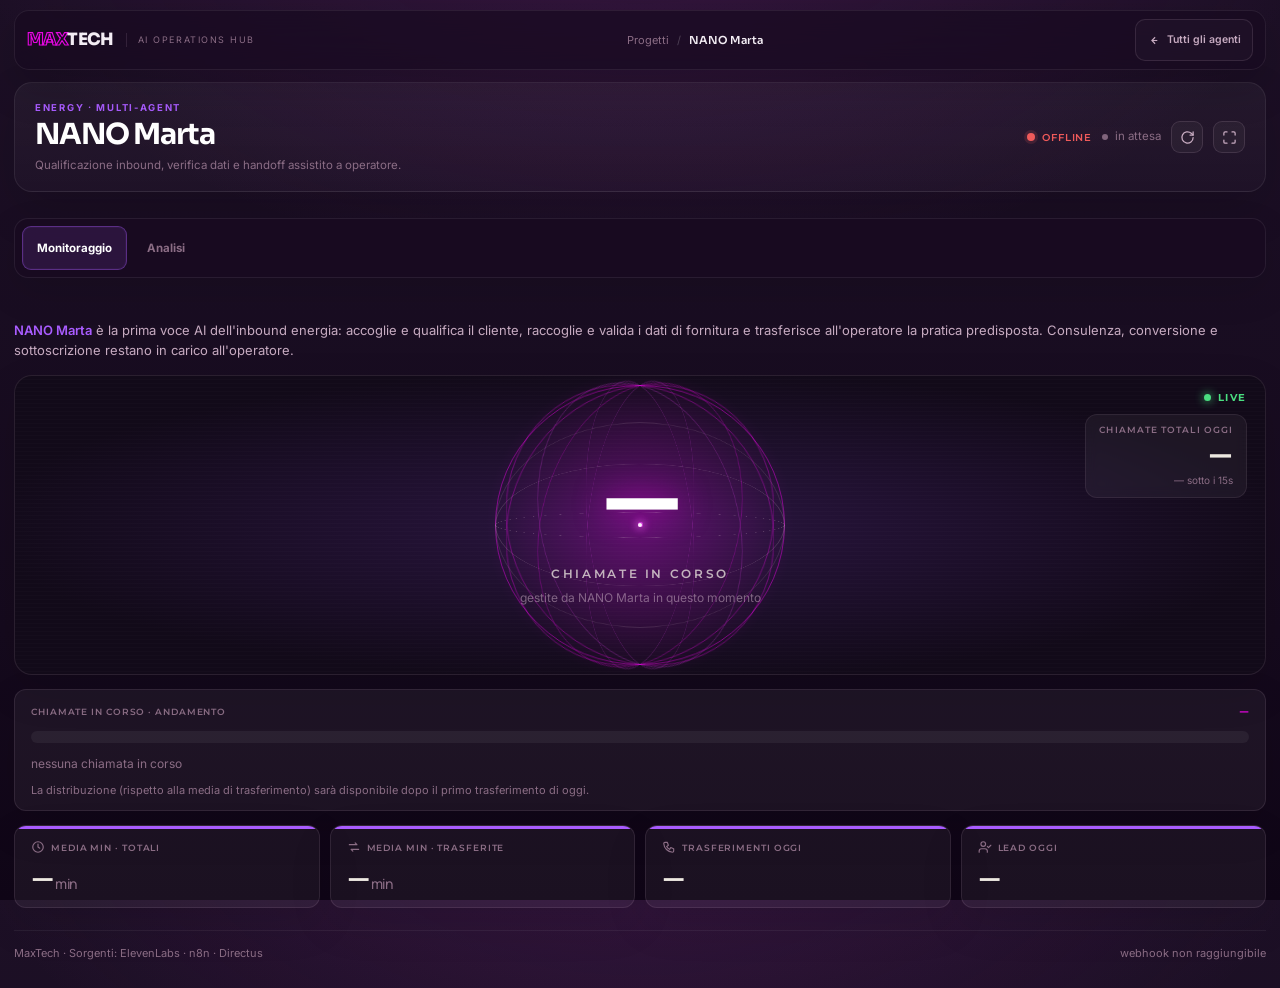
==== projects/nano-marta/index.html @ 1da2b840 "Add files via upload" ====
<!DOCTYPE html>

<html lang="it">
<head>
<meta charset="utf-8"/>
<meta content="width=device-width, initial-scale=1.0, viewport-fit=cover" name="viewport"/>
<meta content="#1E1127" name="theme-color"/>
<title>MaxTech · NANO Marta · Dashboard</title>
<link href="assets/img/logo-maxtech.png" rel="icon"/>
<link href="assets/css/base.css" rel="stylesheet"/>
<link href="assets/css/tab-live.css" rel="stylesheet"/>
<link href="assets/css/tab-dettaglio.css" rel="stylesheet"/>
<link href="../../assets/css/maxtech-shell.css" rel="stylesheet"/>
</head>
<body class="project-nano-marta" data-project="nano-marta">
<div class="maxtech-globalbar">
  <a class="maxtech-home" href="../../index.html" aria-label="Torna a MaxTech AI Operations Hub">
    <span class="maxtech-wordmark"><span class="max">MAX</span><span class="tech">TECH</span></span>
    <span class="maxtech-hubname">AI Operations Hub</span>
  </a>
  <div class="maxtech-crumb"><span>Progetti</span><i>/</i><b>NANO Marta</b></div>
  <a class="maxtech-back" href="../../index.html"><svg viewBox="0 0 24 24"><path d="M15 18l-6-6 6-6"/><path d="M9 12h10"/></svg><span>Tutti gli agenti</span></a>
</div>

<div class="app">
<!-- ============ header progetto ============ -->
<header class="project-head">
<div class="project-identity">
<div class="project-kicker">Energy · Multi-agent</div>
<h1>NANO Marta</h1>
<p>Qualificazione inbound, verifica dati e handoff assistito a operatore.</p>
</div>
<div class="meta">
<span class="pill" id="status">Collegamento…</span>
<span class="freshness" id="fresh"><span id="updated">in attesa</span></span>
<button aria-label="Aggiorna adesso" class="iconbtn" id="refresh" title="Aggiorna adesso"><svg class="ricon" fill="none" stroke="currentColor" stroke-linecap="round" stroke-linejoin="round" stroke-width="2" viewBox="0 0 24 24"><path d="M21 12a9 9 0 1 1-3-6.7L21 8"></path><path d="M21 3v5h-5"></path></svg></button>
<button aria-label="Schermo intero" class="iconbtn" id="fs" title="Schermo intero"><svg fill="none" stroke="currentColor" stroke-linecap="round" stroke-linejoin="round" stroke-width="2" viewBox="0 0 24 24"><path d="M8 3H5a2 2 0 0 0-2 2v3M16 3h3a2 2 0 0 1 2 2v3M8 21H5a2 2 0 0 1-2-2v-3M16 21h3a2 2 0 0 0 2-2v-3"></path></svg></button>
</div>
</header>
<!-- ============ navigazione ============ -->
<nav aria-label="Sezioni della dashboard" class="tabs" role="tablist">
<button aria-controls="panelLive" aria-selected="true" class="tab" id="tabBtnLive" role="tab">Monitoraggio</button>
<button aria-controls="panelDettaglio" aria-selected="false" class="tab" id="tabBtnDettaglio" role="tab">Analisi</button>
</nav>
<!-- ============ TAB 1 · Live Ops ============ -->
<div aria-labelledby="tabBtnLive" class="panel" id="panelLive" role="tabpanel">
<p class="context"><b>NANO Marta</b> è la prima voce AI dell'inbound energia: accoglie e qualifica il cliente, raccoglie e valida i dati di fornitura e trasferisce all'operatore la pratica predisposta. Consulenza, conversione e sottoscrizione restano in carico all'operatore.</p>
<main class="stage">
<div class="topright">
<div class="lbadge"><span class="ldot"></span> LIVE</div>
<div class="totbox">
<div class="totlabel">Chiamate totali oggi</div>
<div class="totval" id="totalCalls">—</div>
<div class="totsub"><span id="shortCalls">—</span> sotto i 15s</div>
</div>
</div>
<div class="glow"></div>
<div class="sph">
<div class="ring"></div><div class="ring"></div><div class="ring"></div><div class="ring"></div>
<div class="ring"></div><div class="ring"></div><div class="ring"></div><div class="ring"></div>
<div class="ring h"></div><div class="ring h2"></div><div class="ring h3"></div>
</div>
<div class="orb p1"></div><div class="orb p2"></div><div class="orb p3"></div>
<div class="center">
<div class="val" id="live">—</div>
<div class="llabel">Chiamate in corso</div>
<div class="lnote">gestite da NANO Marta in questo momento</div>
</div>
<div class="scan"></div>
</main>
<section class="livecalls">
<div class="lc-head">
<span class="lc-title">Chiamate in corso · andamento</span>
<span class="lc-longest" id="lcSummary">—</span>
</div>
<div class="lc-bar" id="lcBar"></div>
<div class="lc-legend2" id="lcDist"><span class="lc-empty">in attesa…</span></div>
<div class="lc-legend" id="lcLegend"></div>
</section>
<section class="kpirow">
<div class="kpi"><div class="klabel"><svg fill="none" stroke="currentColor" stroke-linecap="round" stroke-linejoin="round" stroke-width="2" viewBox="0 0 24 24"><circle cx="12" cy="12" r="9"></circle><path d="M12 7v5l3 2"></path></svg>Media min · totali</div><div class="kval"><span id="avgAll">—</span><span class="u">min</span></div></div>
<div class="kpi"><div class="klabel"><svg fill="none" stroke="currentColor" stroke-linecap="round" stroke-linejoin="round" stroke-width="2" viewBox="0 0 24 24"><path d="M4 8h13l-3-3M20 16H7l3 3"></path></svg>Media min · trasferite</div><div class="kval"><span id="avgTransf">—</span><span class="u">min</span></div></div>
<div class="kpi"><div class="klabel"><svg fill="none" stroke="currentColor" stroke-linecap="round" stroke-linejoin="round" stroke-width="2" viewBox="0 0 24 24"><path d="M5 4h4l2 5-3 2a11 11 0 0 0 5 5l2-3 5 2v4a2 2 0 0 1-2 2A16 16 0 0 1 3 6a2 2 0 0 1 2-2"></path></svg>Trasferimenti oggi</div><div class="kval" id="transfers">—</div></div>
<div class="kpi"><div class="klabel"><svg fill="none" stroke="currentColor" stroke-linecap="round" stroke-linejoin="round" stroke-width="2" viewBox="0 0 24 24"><path d="M16 21v-2a4 4 0 0 0-4-4H6a4 4 0 0 0-4 4v2M9 11a4 4 0 1 0 0-8 4 4 0 0 0 0 8M16 11l2 2 4-4"></path></svg>Lead oggi</div><div class="kval" id="leads">—</div></div>
</section>
</div>
<!-- ============ TAB 2 · Analisi NANO ============ -->
<div aria-labelledby="tabBtnDettaglio" class="panel" hidden="" id="panelDettaglio" role="tabpanel">
<section class="gate" hidden="" id="gate">
<svg class="gate-lock" fill="none" stroke="currentColor" stroke-linecap="round" stroke-linejoin="round" stroke-width="1.6" viewBox="0 0 24 24"><rect height="10" rx="2" width="16" x="4" y="10"></rect><path d="M8 10V7a4 4 0 0 1 8 0v3"></path></svg>
<h2 class="gate-title">Sezione riservata</h2>
<p class="gate-sub">Inserisci la password per accedere all'analisi NANO di chiamate, funnel e trasferimenti.</p>
<div class="gate-form">
<input aria-label="Password" autocomplete="current-password" class="gate-input" id="gatePwd" placeholder="Password" type="password"/>
<button class="gate-btn" id="gateBtn">Entra</button>
</div>
<p class="gate-err" hidden="" id="gateErr">Password errata.</p>
</section>
<div class="gate-content analysis-shell" hidden="" id="dettaglioContent">
<div class="analysis-toolbar">
<div>
<span class="analysis-eyebrow"></span>
<h2>Analisi chiamate</h2>
<p>Volumi, avanzamento nel multi-agent, handoff, blocchi ed errori.</p>
</div>
<div class="analysis-day-filter">
<label for="analysisDate">Giorno</label>
<input id="analysisDate" type="date"/>
</div>
</div>
<nav aria-label="Navigazione analisi" class="analysis-mobile-nav">
<button type="button" data-scroll="an-sec-calls">Chiamate</button>
<button type="button" data-scroll="an-sec-funnel">Funnel</button>
<button type="button" data-scroll="an-sec-blocks">Blocchi</button>
<button type="button" data-scroll="an-sec-trend">Trend</button>
</nav>
<section class="analysis-section" id="an-sec-calls">
<div class="analysis-sechead"><div class="analysis-sectitle"><h3>Chiamate</h3><p>Fotografia del giorno selezionato</p></div><p id="analysisDayLabel">—</p></div>
<div class="analysis-grid5">
<div class="analysis-card"><div class="analysis-label">Chiamate</div><div class="analysis-value" id="calls">—</div><div class="analysis-sub">Conversazioni NANO valide in Directus</div><span class="analysis-badge cert">Certificato</span></div>
<div class="analysis-card"><div class="analysis-label">Durata media</div><div class="analysis-value" id="avgDuration">—</div><div class="analysis-sub">Solo chiamate con durata &gt; 0</div><span class="analysis-badge cert">Certificato</span></div>
<div class="analysis-card"><div class="analysis-label">Arrivate a Valentina</div><div class="analysis-value" id="valentina">—</div><div class="analysis-sub" id="valentinaPct">—</div><span class="analysis-badge cert">Certificato</span></div>
<div class="analysis-card"><div class="analysis-label">Arrivate a Marco</div><div class="analysis-value" id="marco">—</div><div class="analysis-sub" id="marcoPct">—</div><span class="analysis-badge cert">Certificato</span></div>
<div class="analysis-card analysis-card-primary"><div class="analysis-label">Richieste operatore</div><div class="analysis-value" id="handoff">—</div><div class="analysis-sub" id="handoffPct">—</div><span class="analysis-badge cert">Certificato</span></div>
</div>
</section>
<section class="analysis-section" id="an-sec-transfers">
<div class="analysis-sechead"><div class="analysis-sectitle"><h3>Trasferimenti</h3><p>Esito delle richieste di handoff del giorno selezionato</p></div></div>
<div class="analysis-grid4">
<div class="analysis-card"><div class="analysis-label">Richieste operatore</div><div class="analysis-value" id="trRequested">—</div><div class="analysis-sub">Richiesta handoff avviata</div><span class="analysis-badge cert">Certificato</span></div>
<div class="analysis-card"><div class="analysis-label">Trasferiti</div><div class="analysis-value" id="trCompleted">—</div><div class="analysis-sub">Marco transfer = success</div><span class="analysis-badge" id="trCompletedBadge">—</span></div>
<div class="analysis-card"><div class="analysis-label">Lead · operatori occupati</div><div class="analysis-value" id="trLead">—</div><div class="analysis-sub">Failure con explanation “occupat…”</div><span class="analysis-badge" id="trLeadBadge">—</span></div>
<div class="analysis-card"><div class="analysis-label">Altri fallimenti handoff</div><div class="analysis-value" id="trErrors">—</div><div class="analysis-sub" id="trErrorsSub">Failure non classificati come lead</div><span class="analysis-badge" id="trErrorsBadge">—</span></div>
</div>
<details class="analysis-transfer-note"><summary>Come leggiamo gli esiti handoff</summary><div id="transferNote">—</div></details>
</section>
<section class="analysis-section" id="an-sec-funnel">
<div class="analysis-sechead"><div class="analysis-sectitle"><span class="analysis-viewtag">Avanzamento cumulativo</span><h3>Avanzamento nel funnel</h3><p>Quante chiamate raggiungono ciascuno step. Se una chiamata arriva a uno step avanzato, gli step precedenti risultano superati.</p></div></div>
<div class="analysis-funnel" id="funnel"></div>
</section>
<section class="analysis-section analysis-break-section" id="an-sec-blocks">
<div class="analysis-sechead analysis-break-head"><div class="analysis-sectitle"><span class="analysis-viewtag">Perdita tra step</span><h3>Punti di blocco</h3><p>Vista complementare al funnel: mostra dove le chiamate si fermano prima di raggiungere lo step successivo.</p></div></div>
<div class="analysis-blockhero" id="blockHero"><div><div class="analysis-block-eyebrow">Blocco principale del giorno</div><div class="analysis-hero-title">—</div></div><div class="analysis-hero-stat"><b>—</b><span>chiamate perse</span></div><div class="analysis-hero-stat"><b>—</b><span>drop sullo step</span></div><div class="analysis-hero-stat"><b>—</b><span>quota dei no handoff</span></div></div>
<div class="analysis-flowpanel"><div class="analysis-flowhead"><div>Passaggio</div><div>Perse</div><div>Drop step</div><div>Quota no handoff</div><div>Incidenza relativa</div></div><div id="dropList"></div></div>
</section>
<section class="analysis-section" id="an-sec-errors">
<div class="analysis-sechead"><div class="analysis-sectitle"><h3>Errori</h3><p>Errori telefonici e stato corrente della pratica</p></div></div>
<div class="analysis-errorgrid">
<div class="analysis-errbox"><div class="analysis-errtop"><div><div class="analysis-label">Errori chiamata</div><strong id="callErrCount">—</strong></div><span id="callErrPct">—</span></div><div class="analysis-errlist" id="callErrList"></div></div>
<div class="analysis-errbox"><div class="analysis-errtop"><div><div class="analysis-label">Pratiche attualmente in errore</div><strong id="practiceErrCount">—</strong></div><span>calls.error · stato mutabile</span></div><div class="analysis-errlist" id="practiceErrList"></div></div>
</div>
</section>
<section class="analysis-section" id="an-sec-trend">
<div class="analysis-sechead"><div class="analysis-sectitle"><span class="analysis-viewtag">Analisi temporale</span><h3>Andamento nel tempo</h3><p>Grafico, tabella e punti di blocco usano tutti lo stesso range selezionato.</p></div><p id="rangeLabel">—</p></div>
<div class="analysis-rangebar">
<div class="analysis-quick" id="quickRange">
<button class="analysis-range-pill" data-days="3">Ultimi 3 giorni</button>
<button class="analysis-range-pill active" data-days="7">Ultimi 7 giorni</button>
<button class="analysis-range-pill" data-days="14">Ultimi 14 giorni</button>
<button class="analysis-range-pill" data-days="30">Ultimi 30 giorni</button>
<button class="analysis-range-pill" id="customToggle">Personalizzato</button>
</div>
<div class="analysis-custom-wrap">
<div class="analysis-custom-panel" id="customPanel">
<div class="analysis-custom-date"><span>Da</span><input id="rangeFrom" type="date"/></div>
<div class="analysis-custom-date"><span>A</span><input id="rangeTo" type="date"/></div>
<button class="analysis-applybtn" id="applyRange">Applica</button>
</div>
<span class="analysis-rangeinfo" id="rangeInfo">—</span>
</div>
</div>
<div class="analysis-statsstrip" id="rangeKpis"></div>
<div class="analysis-chartpanel" id="chartPanel">
<div class="analysis-chart-top"><div class="analysis-chart-title"><strong>Volumi e conversione verso operatore</strong><span>Chiamate, richieste operatore e trasferimenti nel periodo</span></div><div class="analysis-legend"><span><i class="calls-dot"></i>Chiamate</span><span><i class="requests-dot"></i>Richieste operatore</span><span><i class="transferred-dot"></i>Trasferiti</span></div></div>
<div class="analysis-chartscroll" id="chartScroll"><svg aria-label="Andamento chiamate, richieste operatore e trasferiti" id="trend" preserveaspectratio="xMidYMid meet" viewBox="0 0 1200 270"></svg></div>
<div class="analysis-scrollhint">Scorri il grafico orizzontalmente ↔</div>
<div class="analysis-charttip" id="chartTip"></div>
</div>
<div class="analysis-twocol">
<div class="analysis-tablewrap"><table><thead><tr><th>Data</th><th>Chiamate</th><th>Richieste op.</th><th>% richieste / chiamate</th><th>Trasferiti</th><th>% trasferiti / richieste</th><th>Lead</th><th>% lead / richieste</th><th>Valentina</th><th>POD/PDR</th><th>Marco</th></tr></thead><tbody id="daysBody"></tbody></table></div>
<div class="analysis-mobile-days" id="daysMobile"></div>
<div class="analysis-rankpanel"><h4>Blocchi principali del periodo</h4><div class="analysis-note">Ordinati per incidenza sulle chiamate che non arrivano alla richiesta operatore.</div><div id="rangeBlocks"></div></div>
</div>
</section>
<div class="analysis-quality-row"><button class="analysis-quality-btn" id="qualityBtn">Qualità dati</button><span class="analysis-quality-summary" id="qualitySummary">—</span></div>
<div class="analysis-quality" id="quality"><ul id="qualityList"></ul></div>
<div class="gate-lockrow"><button class="gate-lockbtn" id="gateLock">Blocca la sezione</button></div>
</div>
</div>
<!-- ============ footer condiviso ============ -->
<footer class="foot">
<span>MaxTech · Sorgenti: ElevenLabs · n8n · Directus</span>
<span id="mode">in collegamento</span>
</footer>
</div>
<script src="assets/js/config.js"></script>
<script src="assets/js/utils.js"></script>
<script src="assets/js/tab-live.js"></script>
<script src="assets/js/tab-dettaglio.js"></script>
<script src="assets/js/app.js"></script>
<script src="../../assets/js/maxtech-shell.js"></script>
</body>
</html>
---- projects/nano-marta/assets/css/base.css ----
/* ============================================================
   base.css - token di brand, impaginazione, header, tab, footer
   Condiviso da tutte le tab della dashboard.
   ============================================================ */

@import url("https://fonts.googleapis.com/css2?family=Inter:wght@400;500;600;700&family=Manrope:wght@500;600;700;800&family=Montserrat:wght@500;600;700&display=swap");

:root{
  /* MaxTech - palette brand (scura) */
  --bg:#1E1127; --bg2:#160b1f;
  --elev:rgba(237,233,225,0.05); --border:rgba(199,171,193,0.16); --soft:rgba(199,171,193,0.11);
  --txt:#EDE9E1; --dim:#C7ABC1; --faint:#8B6D85;
  --accent:#E606E1; --accent2:#BA33C8; --plum:#693572;
  --good:#4ade80; --goodbg:rgba(74,222,128,.14);
  --warn:#e0a93b; --warnbg:rgba(224,169,59,.14);
  --bad:#ef5a5a;  --badbg:rgba(239,90,90,.14);

  /* sfera della tab live */
  --sph: clamp(170px, 38vmin, 290px);
  --r1: calc(var(--sph) * 0.52); --r2: calc(var(--sph) * 0.57); --r3: calc(var(--sph) * 0.47);
}

*{ box-sizing:border-box; margin:0; padding:0; }
html,body{ height:100%; }
body{
  background: radial-gradient(1000px 520px at 50% -12%, rgba(186,51,200,.12), transparent 60%), var(--bg);
  color:var(--txt); font-family:'Inter',system-ui,-apple-system,sans-serif;
  font-size:13px; line-height:1.5; -webkit-font-smoothing:antialiased;
  display:flex; justify-content:center; overscroll-behavior:none;
}
.app{
  width:100%; max-width:1280px; min-height:100vh; min-height:100svh;
  display:flex; flex-direction:column;
  padding:clamp(12px,2.4vw,24px); gap:clamp(10px,1.6vw,14px);
}

/* ---------- header ---------- */
.top{ display:flex; align-items:flex-start; justify-content:space-between; gap:12px; flex-wrap:wrap; }
.brand{ display:flex; flex-direction:column; }
.logo-img{ height:clamp(13px,1.7vw,18px); width:auto; display:block; }
.lsub{ font-family:'Montserrat',sans-serif; font-weight:600; font-size:10px; color:var(--faint); text-transform:uppercase; letter-spacing:.15em; margin-top:13px; }
.meta{ display:flex; align-items:center; gap:10px; font-size:12px; color:var(--dim); flex-wrap:wrap; }

.pill{ display:inline-flex; align-items:center; gap:7px; font-family:'Montserrat',sans-serif; font-size:10px; font-weight:600; text-transform:uppercase; letter-spacing:.08em; color:var(--good); }
.pill::before{ content:''; width:8px; height:8px; border-radius:50%; background:var(--good); box-shadow:0 0 0 3px var(--goodbg); }
.pill.demo{ color:var(--warn); } .pill.demo::before{ background:var(--warn); box-shadow:0 0 0 3px var(--warnbg); }
.pill.off{ color:var(--bad); }   .pill.off::before{  background:var(--bad);  box-shadow:0 0 0 3px var(--badbg); }

.freshness{ display:inline-flex; align-items:center; gap:7px; font-size:11.5px; color:var(--faint); font-variant-numeric:tabular-nums; }
.freshness::before{ content:''; width:6px; height:6px; border-radius:50%; background:var(--good); box-shadow:0 0 8px var(--good); opacity:.9; animation:dot 1.8s ease-in-out infinite; }
.freshness.stale::before{ background:var(--faint); box-shadow:none; animation:none; }

.iconbtn{ width:32px; height:32px; display:inline-flex; align-items:center; justify-content:center; background:rgba(237,233,225,.04); border:1px solid var(--border); border-radius:9px; color:var(--dim); cursor:pointer; }
.iconbtn:hover{ border-color:var(--accent); color:var(--txt); }
.iconbtn:focus-visible{ outline:none; border-color:var(--accent); box-shadow:0 0 0 3px rgba(230,6,225,.25); }
.iconbtn svg{ width:15px; height:15px; }
.ricon.spinning{ animation:rspin .8s linear infinite; }

@keyframes rspin{ to{ transform:rotate(360deg); } }
@keyframes dot{ 0%,100%{opacity:1;transform:scale(1);} 50%{opacity:.4;transform:scale(.65);} }

/* ---------- tab ---------- */
.tabs{ display:flex; gap:4px; border-bottom:1px solid var(--soft); }
.tab{ appearance:none; background:none; border:none; border-bottom:2px solid transparent; padding:10px 14px; font-family:'Inter',sans-serif; font-size:13px; font-weight:500; color:var(--faint); cursor:pointer; }
.tab:hover{ color:var(--dim); }
.tab[aria-selected="true"]{ color:var(--txt); border-bottom-color:var(--accent); }
.tab:focus-visible{ outline:none; box-shadow:0 0 0 3px rgba(230,6,225,.25); border-radius:6px 6px 0 0; }

.panel{ display:flex; flex-direction:column; flex:1 1 auto; gap:clamp(10px,1.6vw,14px); }
.panel[hidden]{ display:none; }

/* ---------- footer ---------- */
.foot{ font-size:11px; color:var(--faint); display:flex; justify-content:space-between; flex-wrap:wrap; gap:8px; }

@media (prefers-reduced-motion: reduce){
  .ricon.spinning,.freshness::before{ animation:none !important; }
}
---- projects/nano-marta/assets/css/tab-live.css ----
/* ============================================================
   tab-live.css - tab "Live Ops": sfera, chiamate in corso, KPI
   ============================================================ */

.context{ margin-top:clamp(6px,1.2vw,12px); font-size:clamp(12px,1.4vw,13px); color:var(--dim); line-height:1.55; }
.context b{ color:var(--accent); font-weight:600; }

/* ---------- palco con la sfera ---------- */
.stage{
  position:relative; flex:1 1 auto; min-height:300px;
  background:radial-gradient(ellipse at center,#2A1540 0%,#120a19 74%);
  border:1px solid rgba(199,171,193,.10); border-radius:18px;
  overflow:hidden; isolation:isolate; display:flex; align-items:center; justify-content:center;
}
.lbadge{ position:absolute; top:16px; right:18px; z-index:20; display:inline-flex; align-items:center; gap:7px; font-family:'Montserrat',sans-serif; font-size:10px; font-weight:700; letter-spacing:.16em; color:var(--good); }
.ldot{ width:7px; height:7px; border-radius:50%; background:var(--good); box-shadow:0 0 10px var(--good); animation:dot 1.4s ease-in-out infinite; }

.topright{ position:absolute; top:14px; right:18px; z-index:20; display:flex; flex-direction:column; align-items:flex-end; gap:9px; }
.topright .lbadge{ position:static; top:auto; right:auto; }
.totbox{ background:rgba(237,233,225,.05); border:1px solid var(--soft); border-radius:12px; padding:8px 13px 9px; text-align:right; -webkit-backdrop-filter:blur(6px); backdrop-filter:blur(6px); }
.totlabel{ font-family:'Montserrat',sans-serif; font-size:9px; font-weight:600; text-transform:uppercase; letter-spacing:.12em; color:var(--faint); white-space:nowrap; }
.totval{ font-family:'Manrope',sans-serif; font-weight:800; font-size:clamp(22px,3.2vw,32px); line-height:1.15; color:var(--txt); font-variant-numeric:tabular-nums; }
.totsub{ font-size:10px; color:var(--faint); white-space:nowrap; }

.glow{ position:absolute; width:calc(var(--sph) * 1.25); height:calc(var(--sph) * 1.25); border-radius:50%; background:radial-gradient(circle,rgba(230,6,225,.30) 0%,transparent 60%); z-index:0; animation:glow 4s ease-in-out infinite; }
@keyframes glow{ 0%,100%{opacity:.55;transform:scale(1);} 50%{opacity:1;transform:scale(1.07);} }

.sph{ position:absolute; width:var(--sph); height:var(--sph); transform-style:preserve-3d; transform:rotateY(0) rotateX(15deg); animation:rot 26s linear infinite; }
@keyframes rot{ from{transform:rotateY(0) rotateX(15deg);} to{transform:rotateY(360deg) rotateX(15deg);} }
.ring{ position:absolute; inset:0; border:1px solid rgba(230,6,225,.5); border-radius:50%; transform-style:preserve-3d; }
.ring:nth-child(1){ transform:rotateY(0); }
.ring:nth-child(2){ transform:rotateY(22deg); border-color:rgba(230,6,225,.4); }
.ring:nth-child(3){ transform:rotateY(45deg); border-color:rgba(186,51,200,.36); }
.ring:nth-child(4){ transform:rotateY(68deg); border-color:rgba(186,51,200,.28); }
.ring:nth-child(5){ transform:rotateY(90deg); border-color:rgba(186,51,200,.22); }
.ring:nth-child(6){ transform:rotateY(112deg); border-color:rgba(186,51,200,.28); }
.ring:nth-child(7){ transform:rotateY(135deg); border-color:rgba(230,6,225,.32); }
.ring:nth-child(8){ transform:rotateY(158deg); border-color:rgba(230,6,225,.4); }
.ring.h{  transform:rotateX(70deg); border-color:rgba(199,171,193,.30); }
.ring.h2{ transform:rotateX(50deg); border-color:rgba(199,171,193,.22); }
.ring.h3{ transform:rotateX(30deg); border-color:rgba(199,171,193,.16); }

.orb{ position:absolute; width:5px; height:5px; background:var(--accent); border-radius:50%; box-shadow:0 0 10px var(--accent); z-index:3; }
.orb.p1{ animation:o1 8s linear infinite; }
.orb.p2{ animation:o2 11s linear infinite; background:var(--accent2); box-shadow:0 0 10px var(--accent2); }
.orb.p3{ animation:o3 14s linear infinite; background:#fff; box-shadow:0 0 8px #fff; width:4px; height:4px; }
@keyframes o1{ from{transform:rotate(0) translateX(var(--r1)) rotate(0);} to{transform:rotate(360deg) translateX(var(--r1)) rotate(-360deg);} }
@keyframes o2{ from{transform:rotate(120deg) translateX(var(--r2)) rotate(-120deg);} to{transform:rotate(480deg) translateX(var(--r2)) rotate(-480deg);} }
@keyframes o3{ from{transform:rotate(240deg) translateX(var(--r3)) rotate(-240deg);} to{transform:rotate(600deg) translateX(var(--r3)) rotate(-600deg);} }

.center{ position:relative; z-index:5; text-align:center; pointer-events:none; }
.val{ font-family:'Manrope',sans-serif; font-weight:800; font-size:clamp(54px,12vmin,118px); line-height:1; color:#fff; letter-spacing:-.04em; text-shadow:0 0 32px rgba(230,6,225,.55); font-variant-numeric:tabular-nums; }
.val.bump{ animation:bump .5s ease; }
@keyframes bump{ 0%{transform:scale(1);} 45%{transform:scale(1.12);} 100%{transform:scale(1);} }
.llabel{ margin-top:14px; font-family:'Montserrat',sans-serif; font-size:clamp(10px,1.4vw,12px); font-weight:600; text-transform:uppercase; letter-spacing:.22em; color:rgba(237,233,225,.75); }
.lnote{ margin-top:6px; font-size:clamp(11px,1.3vw,12px); color:rgba(199,171,193,.55); }
.scan{ position:absolute; inset:0; background:repeating-linear-gradient(to bottom,transparent 0,transparent 3px,rgba(255,255,255,.015) 3px,rgba(255,255,255,.015) 4px); pointer-events:none; z-index:2; }

/* ---------- chiamate in corso ---------- */
.livecalls{ background:var(--elev); border:1px solid var(--soft); border-radius:12px; padding:12px 16px; }
.lc-head{ display:flex; align-items:center; justify-content:space-between; gap:10px; margin-bottom:10px; flex-wrap:wrap; }
.lc-title{ font-family:'Montserrat',sans-serif; font-size:9px; font-weight:600; text-transform:uppercase; letter-spacing:.1em; color:var(--faint); }
.lc-longest{ font-family:'Manrope',sans-serif; font-size:13px; font-weight:700; color:var(--accent); font-variant-numeric:tabular-nums; }
.lc-bar{ display:flex; height:12px; border-radius:6px; overflow:hidden; background:rgba(237,233,225,.06); }
.lc-seg{ height:100%; transition:width .4s ease; }
.lc-legend2{ display:flex; flex-wrap:wrap; gap:8px 18px; margin-top:12px; }
.lc-li{ display:flex; align-items:center; gap:8px; font-size:12px; color:var(--dim); }
.lc-li .d{ width:10px; height:10px; border-radius:3px; flex:0 0 auto; }
.lc-li b{ color:var(--txt); font-family:'Manrope',sans-serif; font-weight:700; font-variant-numeric:tabular-nums; }
.lc-empty{ font-size:12px; color:var(--faint); }
.lc-legend{ margin-top:10px; font-size:11px; color:var(--faint); line-height:1.4; }
.lc-legend .lc-th{ color:var(--accent); font-weight:600; font-variant-numeric:tabular-nums; }

/* ---------- KPI ---------- */
.kpirow{ display:grid; grid-template-columns:repeat(auto-fit,minmax(140px,1fr)); gap:10px; }
.kpi{ background:var(--elev); border:1px solid var(--soft); border-radius:12px; padding:14px 16px; position:relative; overflow:hidden; }
.kpi::before{ content:''; position:absolute; top:0; left:0; right:0; height:3px; background:var(--accent); }
.klabel{ font-family:'Montserrat',sans-serif; font-size:9px; font-weight:600; text-transform:uppercase; letter-spacing:.1em; color:var(--faint); margin-bottom:9px; display:flex; align-items:center; gap:6px; }
.klabel svg{ width:14px; height:14px; }
.kval{ font-family:'Manrope',sans-serif; font-size:clamp(24px,4vw,30px); font-weight:700; letter-spacing:-.02em; line-height:1; font-variant-numeric:tabular-nums; color:var(--txt); }
.kval .u{ font-size:14px; color:var(--faint); font-weight:500; margin-left:2px; }

@media (prefers-reduced-motion: reduce){
  .sph,.orb,.glow,.ldot,.val.bump{ animation:none !important; }
}
@media (max-width:640px){
  .topright{ top:10px; right:10px; gap:6px; }
  .totbox{ padding:6px 9px 7px; }
  .totval{ font-size:20px; }
  .totsub{ font-size:9px; }
}
---- projects/nano-marta/assets/css/tab-dettaglio.css ----
/* ============================================================
   tab-dettaglio.css - Analisi NANO
   Tutto e' volutamente scoped dentro #panelDettaglio per non
   contaminare la tab Live Ops o il guscio condiviso.
   ============================================================ */

#panelDettaglio{
  --an-panel:rgba(237,233,225,.05);
  --an-panel2:rgba(237,233,225,.032);
  --an-soft:rgba(199,171,193,.08);
  --an-border:rgba(199,171,193,.16);
  --an-txt:#F1EDF0;
  --an-dim:#D0B9CB;
  --an-faint:#987E93;
  --an-magenta:#FF4FD8;
  --an-violet:#7B68FF;
  --an-violet2:#A68CFF;
  --an-good:#62D68A;
  --an-goodbg:rgba(98,214,138,.11);
  --an-warn:#F0B44E;
  --an-warnbg:rgba(240,180,78,.11);
  --an-bad:#F06A6A;
  --an-badbg:rgba(240,106,106,.11);
  min-width:0;
}
#panelDettaglio button,#panelDettaglio input{font:inherit}
#panelDettaglio .analysis-shell{display:flex;flex-direction:column;gap:20px;min-width:0}
#panelDettaglio .analysis-shell[hidden]{display:none}
#panelDettaglio .analysis-toolbar{display:flex;justify-content:space-between;align-items:flex-end;gap:16px;flex-wrap:wrap;padding:2px 1px 0}
#panelDettaglio .analysis-toolbar h2{font:800 20px/1.15 'Manrope',sans-serif;letter-spacing:-.02em}
#panelDettaglio .analysis-toolbar p{font-size:11.5px;color:var(--an-faint);margin-top:4px}
#panelDettaglio .analysis-eyebrow{display:block;font:700 8.5px 'Montserrat',sans-serif;letter-spacing:.11em;text-transform:uppercase;color:var(--an-faint);margin-bottom:5px}
#panelDettaglio .analysis-day-filter{display:flex;align-items:center;gap:8px;background:var(--an-panel);border:1px solid var(--an-border);border-radius:10px;padding:7px 10px}
#panelDettaglio .analysis-day-filter label{font-size:11px;color:var(--an-faint)}
#panelDettaglio input[type=date]{background:transparent;border:0;color:var(--an-txt);font:600 12px 'Inter',sans-serif;outline:none;color-scheme:dark}

/* mobile internal navigation */
#panelDettaglio .analysis-mobile-nav{display:none;gap:5px;overflow-x:auto;scrollbar-width:none;-webkit-overflow-scrolling:touch}
#panelDettaglio .analysis-mobile-nav::-webkit-scrollbar{display:none}
#panelDettaglio .analysis-mobile-nav button{flex:0 0 auto;appearance:none;color:var(--an-dim);border:1px solid var(--an-soft);background:rgba(237,233,225,.035);border-radius:999px;padding:8px 12px;font-size:10.5px;font-weight:600;cursor:pointer}

#panelDettaglio .analysis-section{display:flex;flex-direction:column;gap:11px;scroll-margin-top:64px}
#panelDettaglio .analysis-sechead{display:flex;justify-content:space-between;align-items:flex-end;gap:12px;flex-wrap:wrap}
#panelDettaglio .analysis-sectitle{display:flex;flex-direction:column;gap:3px;max-width:850px}
#panelDettaglio .analysis-sechead h3{font:700 15px 'Manrope',sans-serif}
#panelDettaglio .analysis-sechead p,#panelDettaglio .analysis-sectitle p{font-size:11.5px;color:var(--an-faint)}
#panelDettaglio .analysis-viewtag{display:inline-flex;width:max-content;padding:3px 7px;border-radius:999px;border:1px solid var(--an-soft);background:rgba(255,255,255,.025);font:700 8px 'Montserrat',sans-serif;letter-spacing:.08em;text-transform:uppercase;color:var(--an-faint);margin-bottom:3px}

#panelDettaglio .analysis-grid5{display:grid;grid-template-columns:repeat(5,minmax(150px,1fr));gap:10px}
#panelDettaglio .analysis-grid4{display:grid;grid-template-columns:repeat(4,minmax(180px,1fr));gap:10px}
#panelDettaglio .analysis-card{background:var(--an-panel);border:1px solid var(--an-soft);border-radius:14px;padding:15px 16px;min-width:0}
#panelDettaglio .analysis-card-primary{border-color:rgba(230,6,225,.18);background:linear-gradient(135deg,rgba(230,6,225,.06),rgba(237,233,225,.035))}
#panelDettaglio .analysis-label{font-size:11.5px;font-weight:600;color:var(--an-dim)}
#panelDettaglio .analysis-value{font:800 clamp(26px,3vw,35px)/1.05 'Manrope',sans-serif;letter-spacing:-.025em;font-variant-numeric:tabular-nums;margin-top:11px}
#panelDettaglio .analysis-value.nd{color:var(--an-faint);font-size:29px}
#panelDettaglio .analysis-sub{margin-top:5px;font-size:11px;color:var(--an-faint);min-height:16px}
#panelDettaglio .analysis-badge{display:inline-flex;align-items:center;border:1px solid var(--an-border);border-radius:999px;padding:2px 5px;font:700 7.5px/1 'Montserrat',sans-serif;text-transform:uppercase;letter-spacing:.075em;color:var(--an-faint);margin-top:7px;min-height:16px}
#panelDettaglio .analysis-badge.cert{color:var(--an-good);border-color:rgba(98,214,138,.2);background:var(--an-goodbg)}
#panelDettaglio .analysis-badge.conv{color:var(--an-warn);border-color:rgba(240,180,78,.2);background:var(--an-warnbg)}
#panelDettaglio .analysis-badge.nd{color:var(--an-faint)}
#panelDettaglio .analysis-transfer-note{padding:9px 11px;border:1px solid var(--an-soft);border-radius:10px;background:var(--an-panel2);font-size:11px;color:var(--an-faint)}
#panelDettaglio .analysis-transfer-note summary{cursor:pointer;color:var(--an-dim);font-weight:600}
#panelDettaglio .analysis-transfer-note div{padding-top:7px}

/* funnel */
#panelDettaglio .analysis-funnel{background:var(--an-panel);border:1px solid var(--an-soft);border-radius:14px;overflow:hidden}
#panelDettaglio .analysis-frow{display:grid;grid-template-columns:minmax(220px,1.75fr) 88px 90px 92px minmax(160px,1.3fr);align-items:center;gap:12px;padding:12px 15px;border-top:1px solid var(--an-soft)}
#panelDettaglio .analysis-frow:first-child{border-top:0}
#panelDettaglio .analysis-fname{display:flex;align-items:center;gap:9px;min-width:0}
#panelDettaglio .analysis-stepno{width:22px;height:22px;border-radius:7px;background:rgba(230,6,225,.10);color:var(--accent);display:inline-flex;align-items:center;justify-content:center;font:700 10px 'Manrope',sans-serif;flex:none}
#panelDettaglio .analysis-fname strong{font-size:12.5px;font-weight:600}
#panelDettaglio .analysis-fnum,#panelDettaglio .analysis-fpc{font-variant-numeric:tabular-nums;text-align:right}
#panelDettaglio .analysis-fnum{font:700 18px 'Manrope',sans-serif}
#panelDettaglio .analysis-fpc{font-size:11px;color:var(--an-faint)}
#panelDettaglio .analysis-bar{height:8px;background:rgba(199,171,193,.09);border-radius:999px;overflow:hidden}
#panelDettaglio .analysis-bar i{display:block;height:100%;border-radius:999px;background:linear-gradient(90deg,var(--an-violet),var(--accent));min-width:0}
#panelDettaglio .analysis-drop{font-size:10.5px;color:var(--an-faint);margin-top:4px;text-align:right}
#panelDettaglio .analysis-muted{color:var(--an-faint)!important}

/* points of friction - intentionally separated from funnel */
#panelDettaglio .analysis-break-section{position:relative;margin-top:4px;padding:18px;border:1px solid rgba(255,79,216,.15);border-radius:18px;background:linear-gradient(135deg,rgba(255,79,216,.055),rgba(123,104,255,.03) 52%,rgba(255,255,255,.015));box-shadow:0 12px 35px rgba(0,0,0,.08)}
#panelDettaglio .analysis-break-section:before{content:'';position:absolute;left:0;top:22px;bottom:22px;width:3px;border-radius:0 3px 3px 0;background:linear-gradient(var(--an-magenta),var(--an-violet))}
#panelDettaglio .analysis-break-head{padding-left:4px}
#panelDettaglio .analysis-blockhero{display:grid;grid-template-columns:minmax(240px,1.5fr) repeat(3,minmax(110px,.55fr));gap:10px;align-items:center;padding:13px 14px;border:1px solid rgba(255,79,216,.12);background:rgba(12,7,17,.16);border-radius:13px}
#panelDettaglio .analysis-block-eyebrow{font:700 8.5px 'Montserrat',sans-serif;letter-spacing:.09em;text-transform:uppercase;color:var(--an-magenta)}
#panelDettaglio .analysis-hero-title{font:700 14px 'Manrope',sans-serif;margin-top:4px}
#panelDettaglio .analysis-hero-stat{text-align:right}
#panelDettaglio .analysis-hero-stat b{display:block;font:800 22px 'Manrope',sans-serif;font-variant-numeric:tabular-nums}
#panelDettaglio .analysis-hero-stat span{display:block;font-size:10px;color:var(--an-faint);margin-top:2px}
#panelDettaglio .analysis-flowpanel{background:rgba(10,5,15,.12);border:1px solid var(--an-soft);border-radius:13px;overflow:hidden}
#panelDettaglio .analysis-flowhead,#panelDettaglio .analysis-flowrow{display:grid;grid-template-columns:minmax(220px,1.55fr) 76px 90px 100px 1.2fr;gap:12px;align-items:center;padding:10px 14px}
#panelDettaglio .analysis-flowhead{font:600 8.5px 'Montserrat',sans-serif;letter-spacing:.08em;text-transform:uppercase;color:var(--an-faint);border-bottom:1px solid var(--an-soft)}
#panelDettaglio .analysis-flowhead>div:not(:first-child){text-align:right}
#panelDettaglio .analysis-flowhead>div:last-child{text-align:left}
#panelDettaglio .analysis-flowrow{border-top:1px solid rgba(199,171,193,.055)}
#panelDettaglio .analysis-flowrow:first-child{border-top:0}
#panelDettaglio .analysis-flowrow.hot{background:rgba(255,79,216,.035)}
#panelDettaglio .analysis-flowrow .name{font-weight:600;color:var(--an-dim)}
#panelDettaglio .analysis-flowrow .num,#panelDettaglio .analysis-flowrow .pct{font-variant-numeric:tabular-nums;text-align:right}
#panelDettaglio .analysis-flowrow .num{font:700 16px 'Manrope',sans-serif;color:var(--an-txt)}
#panelDettaglio .analysis-flowrow .pct{font-size:11px}
#panelDettaglio .analysis-mini-track{height:7px;background:rgba(199,171,193,.08);border-radius:999px;overflow:hidden}
#panelDettaglio .analysis-mini-track i{display:block;height:100%;border-radius:999px;background:linear-gradient(90deg,var(--an-violet),var(--an-magenta));min-width:3px}

/* errors */
#panelDettaglio .analysis-errorgrid{display:grid;grid-template-columns:1fr 1fr;gap:10px}
#panelDettaglio .analysis-errbox{background:var(--an-panel);border:1px solid var(--an-soft);border-radius:14px;padding:15px 16px}
#panelDettaglio .analysis-errtop{display:flex;align-items:baseline;justify-content:space-between;gap:10px}
#panelDettaglio .analysis-errtop strong{font:800 28px 'Manrope',sans-serif}
#panelDettaglio .analysis-errtop span{font-size:11px;color:var(--an-faint)}
#panelDettaglio .analysis-errlist{margin-top:10px}
#panelDettaglio .analysis-errrow{display:grid;grid-template-columns:1fr 48px;gap:10px;padding:7px 0;border-top:1px solid var(--an-soft)}
#panelDettaglio .analysis-errrow span{color:var(--an-dim);word-break:break-word}
#panelDettaglio .analysis-errrow b{text-align:right;font:700 14px 'Manrope',sans-serif}

/* time range */
#panelDettaglio .analysis-rangebar{display:flex;align-items:center;justify-content:space-between;gap:12px;flex-wrap:wrap;padding:10px 11px;border:1px solid var(--an-soft);background:var(--an-panel2);border-radius:12px}
#panelDettaglio .analysis-quick{display:flex;gap:6px;flex-wrap:wrap}
#panelDettaglio .analysis-range-pill{appearance:none;border:1px solid var(--an-soft);background:rgba(255,255,255,.025);color:var(--an-faint);border-radius:999px;padding:7px 10px;font-size:10.5px;font-weight:600;cursor:pointer;min-height:34px}
#panelDettaglio .analysis-range-pill:hover{border-color:rgba(230,6,225,.35);color:var(--an-txt)}
#panelDettaglio .analysis-range-pill.active{border-color:rgba(230,6,225,.38);background:rgba(230,6,225,.10);color:var(--an-txt)}
#panelDettaglio .analysis-custom-wrap{display:flex;align-items:center;gap:7px;flex-wrap:wrap}
#panelDettaglio .analysis-custom-panel{display:none;align-items:center;gap:7px}
#panelDettaglio .analysis-custom-panel.open{display:flex}
#panelDettaglio .analysis-custom-date{display:flex;align-items:center;gap:5px;border:1px solid var(--an-soft);border-radius:9px;padding:5px 7px;background:rgba(255,255,255,.02)}
#panelDettaglio .analysis-custom-date span{font-size:9px;color:var(--an-faint);text-transform:uppercase;letter-spacing:.06em}
#panelDettaglio .analysis-custom-date input{font-size:11px}
#panelDettaglio .analysis-applybtn{appearance:none;border:1px solid rgba(230,6,225,.28);background:rgba(230,6,225,.10);color:var(--an-txt);border-radius:9px;padding:7px 10px;font-size:10.5px;font-weight:700;cursor:pointer;min-height:34px}
#panelDettaglio .analysis-rangeinfo{font-size:10.5px;color:var(--an-faint);font-variant-numeric:tabular-nums}
#panelDettaglio .analysis-statsstrip{display:grid;grid-template-columns:repeat(5,minmax(150px,1fr));gap:10px}
#panelDettaglio .analysis-mini{padding:13px 14px;background:var(--an-panel);border:1px solid var(--an-soft);border-radius:14px;min-width:0}
#panelDettaglio .analysis-mini .label{font-size:10.5px;color:var(--an-dim);font-weight:600}
#panelDettaglio .analysis-mini .value{margin-top:7px;font:800 28px/1 'Manrope',sans-serif;font-variant-numeric:tabular-nums}
#panelDettaglio .analysis-mini .sub{margin-top:4px;font-size:10.5px;color:var(--an-faint)}

/* chart */
#panelDettaglio .analysis-chartpanel{position:relative;background:var(--an-panel);border:1px solid var(--an-soft);border-radius:14px;padding:12px 14px;overflow:hidden}
#panelDettaglio .analysis-chart-top{display:flex;justify-content:space-between;align-items:flex-start;gap:10px;flex-wrap:wrap;margin-bottom:8px}
#panelDettaglio .analysis-chart-title{display:flex;flex-direction:column;gap:2px}
#panelDettaglio .analysis-chart-title strong{font:700 13px 'Manrope',sans-serif}
#panelDettaglio .analysis-chart-title span{font-size:11px;color:var(--an-faint)}
#panelDettaglio .analysis-legend{display:flex;gap:12px;align-items:center;font-size:10.5px;color:var(--an-faint);flex-wrap:wrap}
#panelDettaglio .analysis-legend i{display:inline-block;width:10px;height:10px;border-radius:999px;margin-right:6px}
#panelDettaglio .calls-dot{background:var(--an-violet)}
#panelDettaglio .requests-dot{background:var(--an-magenta)}
#panelDettaglio .transferred-dot{background:var(--an-good)}
#panelDettaglio .analysis-chartscroll{overflow-x:auto;overscroll-behavior-x:contain;scrollbar-width:thin;scrollbar-color:rgba(199,171,193,.22) transparent}
#panelDettaglio .analysis-chartpanel svg{width:100%;height:270px;display:block;overflow:visible}
#panelDettaglio .analysis-scrollhint{display:none;text-align:center;margin-top:5px;font-size:9.5px;color:var(--an-faint)}
#panelDettaglio .analysis-charttip{position:absolute;z-index:8;display:none;width:180px;background:#24162e;border:1px solid rgba(199,171,193,.18);box-shadow:0 10px 30px rgba(0,0,0,.28);border-radius:10px;padding:9px 10px;font-size:10.5px;color:var(--an-dim);pointer-events:none}
#panelDettaglio .analysis-charttip strong{display:block;color:var(--an-txt);margin-bottom:5px}
#panelDettaglio .analysis-tiprow{display:flex;justify-content:space-between;align-items:center;gap:8px;padding:2px 0}
#panelDettaglio .analysis-tiprow span{display:flex;align-items:center;gap:5px}
#panelDettaglio .analysis-tipdot{width:7px;height:7px;border-radius:50%;display:inline-block}

/* table + range blockers */
#panelDettaglio .analysis-twocol{display:grid;grid-template-columns:1.42fr .85fr;gap:10px;align-items:start}
#panelDettaglio .analysis-tablewrap{background:var(--an-panel);border:1px solid var(--an-soft);border-radius:14px;overflow:auto}
#panelDettaglio .analysis-tablewrap table{width:100%;border-collapse:collapse;min-width:1020px}
#panelDettaglio .analysis-tablewrap th{font:600 8.5px 'Montserrat',sans-serif;letter-spacing:.075em;text-transform:uppercase;color:var(--an-faint);text-align:right;padding:10px 11px;border-bottom:1px solid var(--an-soft);white-space:nowrap}
#panelDettaglio .analysis-tablewrap th:first-child{text-align:left;position:sticky;left:0;background:#281933;z-index:2}
#panelDettaglio .analysis-tablewrap td{padding:10px 11px;border-top:1px solid rgba(199,171,193,.055);text-align:right;font-variant-numeric:tabular-nums;color:var(--an-dim);white-space:nowrap}
#panelDettaglio .analysis-tablewrap td:first-child{text-align:left;color:var(--an-txt);font-weight:600;position:sticky;left:0;background:#281933;z-index:1}
#panelDettaglio .analysis-tablewrap tr.latest td{background:rgba(230,6,225,.025)}
#panelDettaglio .analysis-tablewrap tr.latest td:first-child{background:#2e1939}
#panelDettaglio .analysis-pctcell{color:#e7c6e2!important}
#panelDettaglio .analysis-ndtext{color:var(--an-faint)!important;font-style:italic}
#panelDettaglio .analysis-rankpanel{background:var(--an-panel);border:1px solid var(--an-soft);border-radius:14px;padding:13px 14px}
#panelDettaglio .analysis-rankpanel h4{font:700 13px 'Manrope',sans-serif;margin-bottom:4px}
#panelDettaglio .analysis-note{font-size:11px;color:var(--an-faint);margin-bottom:10px}
#panelDettaglio .analysis-rankrow{display:grid;grid-template-columns:minmax(125px,1fr) 48px 55px;gap:8px;align-items:center;padding:8px 0;border-top:1px solid rgba(199,171,193,.06)}
#panelDettaglio .analysis-rankrow:first-child{border-top:0}
#panelDettaglio .analysis-rankname{font-weight:600;color:var(--an-dim);font-size:11.5px}
#panelDettaglio .analysis-rankval,#panelDettaglio .analysis-rankpct{font-variant-numeric:tabular-nums;text-align:right}
#panelDettaglio .analysis-rankval{font:700 15px 'Manrope',sans-serif;color:var(--an-txt)}
#panelDettaglio .analysis-rankpct{font-size:10.5px;color:var(--an-magenta)}
#panelDettaglio .analysis-rankbar{grid-column:1/-1;height:6px;background:rgba(199,171,193,.08);border-radius:999px;overflow:hidden}
#panelDettaglio .analysis-rankbar i{display:block;height:100%;border-radius:999px;background:linear-gradient(90deg,var(--an-violet),var(--an-magenta))}
#panelDettaglio .analysis-mobile-days{display:none}

/* mobile daily cards */
#panelDettaglio .analysis-daycard{background:var(--an-panel);border:1px solid var(--an-soft);border-radius:13px;padding:12px}
#panelDettaglio .analysis-daytop{display:flex;justify-content:space-between;align-items:center;gap:8px;margin-bottom:9px}
#panelDettaglio .analysis-daytop strong{font:700 12.5px 'Manrope',sans-serif}
#panelDettaglio .analysis-daycalls{font-size:10.5px;color:var(--an-faint)}
#panelDettaglio .analysis-latestflag{display:inline-flex;margin-left:6px;padding:2px 5px;border-radius:999px;background:rgba(230,6,225,.09);color:var(--accent);font:700 7px 'Montserrat',sans-serif;text-transform:uppercase;vertical-align:1px}
#panelDettaglio .analysis-daymetrics{display:grid;grid-template-columns:repeat(3,1fr);gap:7px}
#panelDettaglio .analysis-daymetric{padding:8px 9px;background:rgba(255,255,255,.018);border:1px solid rgba(199,171,193,.06);border-radius:9px}
#panelDettaglio .analysis-daymetric span{display:block;font-size:9.5px;color:var(--an-faint)}
#panelDettaglio .analysis-daymetric b{display:block;margin-top:3px;font:800 19px 'Manrope',sans-serif}
#panelDettaglio .analysis-daymetric small{display:block;margin-top:2px;font-size:8.5px;color:var(--an-dim)}
#panelDettaglio .analysis-daycard details{margin-top:8px;border-top:1px solid var(--an-soft);padding-top:7px}
#panelDettaglio .analysis-daycard summary{font-size:10px;color:var(--an-faint);cursor:pointer}
#panelDettaglio .analysis-daydetail{display:grid;grid-template-columns:repeat(3,1fr);gap:6px;margin-top:7px}
#panelDettaglio .analysis-daydetail div{display:flex;justify-content:space-between;gap:5px;font-size:10px;color:var(--an-dim)}

/* data quality */
#panelDettaglio .analysis-quality-row{display:flex;align-items:center;gap:8px}
#panelDettaglio .analysis-quality-btn{appearance:none;border:0;background:none;color:var(--an-faint);font-size:11px;cursor:pointer;text-decoration:underline;text-decoration-style:dotted;text-underline-offset:3px}
#panelDettaglio .analysis-quality-summary{font-size:10.5px;color:var(--an-faint)}
#panelDettaglio .analysis-quality{display:none;background:var(--an-panel2);border:1px solid var(--an-soft);border-radius:10px;padding:11px 13px;font-size:11px;color:var(--an-dim)}
#panelDettaglio .analysis-quality.open{display:block}
#panelDettaglio .analysis-quality ul{padding-left:17px;display:flex;flex-direction:column;gap:4px}

/* gate / password */
#panelDettaglio .gate{flex:1 1 auto;display:flex;flex-direction:column;align-items:center;justify-content:center;gap:12px;text-align:center;padding:48px 20px;min-height:360px;background:var(--elev);border:1px solid var(--soft);border-radius:14px}
#panelDettaglio .gate[hidden]{display:none}
#panelDettaglio .gate-lock{width:34px;height:34px;color:var(--faint)}
#panelDettaglio .gate-title{font-family:'Manrope',sans-serif;font-weight:700;font-size:17px}
#panelDettaglio .gate-sub{font-size:12.5px;color:var(--faint);max-width:400px;line-height:1.5}
#panelDettaglio .gate-form{display:flex;gap:8px;margin-top:8px;flex-wrap:wrap;justify-content:center}
#panelDettaglio .gate-input{width:240px;padding:10px 13px;font-size:13px;color:var(--txt);background:rgba(237,233,225,.04);border:1px solid var(--border);border-radius:9px}
#panelDettaglio .gate-input::placeholder{color:var(--faint)}
#panelDettaglio .gate-input:focus{outline:none;border-color:var(--accent);box-shadow:0 0 0 3px rgba(230,6,225,.20)}
#panelDettaglio .gate-btn{padding:10px 20px;font-size:13px;font-weight:600;color:#fff;background:var(--accent);border:none;border-radius:9px;cursor:pointer}
#panelDettaglio .gate-btn:hover{background:var(--accent2)}
#panelDettaglio .gate-err{font-size:12px;color:var(--bad)}
#panelDettaglio .gate-err[hidden]{display:none}
#panelDettaglio .gate-lockrow{display:flex;justify-content:flex-end;padding-top:2px}
#panelDettaglio .gate-lockbtn{background:none;border:none;padding:6px 0;cursor:pointer;font-size:11.5px;color:var(--faint);text-decoration:underline;text-underline-offset:3px}
#panelDettaglio .gate-lockbtn:hover{color:var(--dim)}

@media(max-width:1180px){
  #panelDettaglio .analysis-grid5{grid-template-columns:repeat(3,1fr)}
  #panelDettaglio .analysis-grid4,#panelDettaglio .analysis-statsstrip{grid-template-columns:repeat(2,1fr)}
  #panelDettaglio .analysis-twocol{grid-template-columns:1fr}
  #panelDettaglio .analysis-frow{grid-template-columns:minmax(180px,1.45fr) 74px 80px 80px minmax(120px,1fr)}
  #panelDettaglio .analysis-flowhead,#panelDettaglio .analysis-flowrow{grid-template-columns:minmax(170px,1.4fr) 68px 78px 92px 1.1fr}
}

@media(max-width:760px){
  #panelDettaglio .analysis-shell{gap:16px}
  #panelDettaglio .analysis-toolbar{align-items:stretch}
  #panelDettaglio .analysis-toolbar>div:first-child{width:100%}
  #panelDettaglio .analysis-day-filter{width:100%;justify-content:space-between;min-height:44px}
  #panelDettaglio .analysis-day-filter input{min-height:32px;text-align:right}
  #panelDettaglio .analysis-mobile-nav{display:flex;position:sticky;top:0;z-index:12;margin:0 -2px;padding:7px 2px;background:linear-gradient(var(--bg) 72%,rgba(30,17,39,.88));backdrop-filter:blur(8px)}
  #panelDettaglio .analysis-grid5,#panelDettaglio .analysis-grid4,#panelDettaglio .analysis-statsstrip{grid-template-columns:repeat(2,minmax(0,1fr));gap:8px}
  #panelDettaglio .analysis-card{padding:12px}
  #panelDettaglio .analysis-card-primary{grid-column:1/-1}
  #panelDettaglio .analysis-card .analysis-value{font-size:27px;margin-top:8px}
  #panelDettaglio .analysis-card .analysis-label{font-size:10.5px}
  #panelDettaglio .analysis-card .analysis-sub{font-size:9.8px;min-height:0}
  #panelDettaglio .analysis-badge{font-size:6.8px;min-height:15px;padding:2px 4px}
  #panelDettaglio .analysis-errorgrid{grid-template-columns:1fr}

  /* funnel becomes stacked but remains analytically legible */
  #panelDettaglio .analysis-frow{grid-template-columns:minmax(0,1fr) 54px;padding:11px 12px;gap:7px 10px}
  #panelDettaglio .analysis-fname{grid-column:1/2}
  #panelDettaglio .analysis-fnum{grid-column:2/3;grid-row:1;text-align:right;font-size:18px}
  #panelDettaglio .analysis-fpc{grid-row:2;text-align:left;font-size:9.8px}
  #panelDettaglio .analysis-fpc:nth-of-type(2){text-align:right}
  #panelDettaglio .analysis-barcell{grid-column:1/-1;grid-row:3}
  #panelDettaglio .analysis-drop{text-align:left}

  /* block section gets a stronger break and compact cards */
  #panelDettaglio .analysis-break-section{padding:14px 12px;border-radius:16px;margin-left:-2px;margin-right:-2px}
  #panelDettaglio .analysis-blockhero{grid-template-columns:1fr 1fr 1fr;padding:12px;gap:8px}
  #panelDettaglio .analysis-blockhero>div:first-child{grid-column:1/-1;padding-bottom:4px;border-bottom:1px solid var(--an-soft)}
  #panelDettaglio .analysis-hero-stat{text-align:left}
  #panelDettaglio .analysis-hero-stat b{font-size:19px}
  #panelDettaglio .analysis-flowhead{display:none}
  #panelDettaglio .analysis-flowrow{grid-template-columns:minmax(0,1fr) 52px 64px;padding:10px 11px;gap:7px}
  #panelDettaglio .analysis-flowrow .name{grid-column:1/2}
  #panelDettaglio .analysis-flowrow .num{grid-column:2/3}
  #panelDettaglio .analysis-flowrow .pct{font-size:9.5px}
  #panelDettaglio .analysis-flowrow .pct:nth-of-type(2){grid-column:3/4}
  #panelDettaglio .analysis-flowrow .pct:nth-of-type(3){grid-column:1/2;grid-row:2;text-align:left;color:var(--an-faint)}
  #panelDettaglio .analysis-mini-track{grid-column:2/-1;grid-row:2;align-self:center}

  /* range filters - scroll horizontally, touch friendly */
  #panelDettaglio .analysis-rangebar{padding:9px;align-items:stretch}
  #panelDettaglio .analysis-quick{width:100%;overflow-x:auto;flex-wrap:nowrap;padding-bottom:2px;scrollbar-width:none;-webkit-overflow-scrolling:touch}
  #panelDettaglio .analysis-quick::-webkit-scrollbar{display:none}
  #panelDettaglio .analysis-range-pill{flex:0 0 auto;min-height:40px;padding:8px 11px}
  #panelDettaglio .analysis-custom-wrap{width:100%}
  #panelDettaglio .analysis-custom-panel.open{width:100%;display:grid;grid-template-columns:1fr 1fr;gap:7px}
  #panelDettaglio .analysis-custom-date{min-width:0;justify-content:space-between}
  #panelDettaglio .analysis-custom-date input{min-width:0;width:120px}
  #panelDettaglio .analysis-applybtn{grid-column:1/-1;min-height:42px}
  #panelDettaglio .analysis-rangeinfo{width:100%}
  #panelDettaglio .analysis-chartpanel{padding:11px 9px}
  #panelDettaglio .analysis-chartpanel svg{height:245px;width:auto}
  #panelDettaglio .analysis-scrollhint{display:block}
  #panelDettaglio .analysis-charttip{position:fixed;left:12px!important;right:12px;bottom:14px;top:auto!important;width:auto;max-width:none;pointer-events:none}
  #panelDettaglio .analysis-tablewrap{display:none}
  #panelDettaglio .analysis-mobile-days{display:flex;flex-direction:column;gap:8px}
  #panelDettaglio .analysis-rankpanel{padding:12px}
  #panelDettaglio .analysis-daymetrics{grid-template-columns:repeat(3,minmax(0,1fr))}
  #panelDettaglio .analysis-daymetric{padding:8px 7px}
  #panelDettaglio .analysis-daymetric b{font-size:18px}
  #panelDettaglio .analysis-daymetric small{line-height:1.25}
  #panelDettaglio .gate{min-height:430px;padding:38px 16px}
  #panelDettaglio .gate-form{width:100%;max-width:320px}
  #panelDettaglio .gate-input{width:100%;min-height:44px}
  #panelDettaglio .gate-btn{width:100%;min-height:44px}
}

@media(max-width:420px){
  #panelDettaglio .analysis-grid5,#panelDettaglio .analysis-grid4,#panelDettaglio .analysis-statsstrip{grid-template-columns:1fr 1fr}
  #panelDettaglio .analysis-mini{padding:11px}
  #panelDettaglio .analysis-mini .value{font-size:24px}
  #panelDettaglio .analysis-mini .sub{font-size:9.5px}
  #panelDettaglio .analysis-daymetrics{grid-template-columns:1fr 1fr 1fr;gap:5px}
  #panelDettaglio .analysis-daymetric span{font-size:8.8px}
  #panelDettaglio .analysis-daymetric b{font-size:17px}
}

@media(prefers-reduced-motion:reduce){#panelDettaglio *{animation:none!important;transition:none!important}}
---- assets/css/maxtech-shell.css ----
@import url('https://fonts.googleapis.com/css2?family=Inter:wght@400;500;600;700&family=Sora:wght@500;600;700;800&display=swap');

/* Shared MaxTech shell. It only styles frontend chrome; project data logic stays untouched. */
:root{--hub-bg:#1E1127;--hub-deep:#100617;--hub-panel:#281832;--hub-text:#F3EDF4;--hub-muted:#C7ABC1;--hub-faint:#8B6D85;--hub-line:rgba(199,171,193,.15);--hub-brand:#E606E1;--hub-brand2:#BA33C8;--project-accent:#E606E1}
body.project-nano-marta,body.project-angela{display:block!important;}
body{background:radial-gradient(1100px 620px at 50% -12%,rgba(186,51,200,.17),transparent 62%),linear-gradient(180deg,#1d1026 0%,#150a1d 70%,#100617 100%)!important;color:var(--hub-text);font-family:'Inter',system-ui,-apple-system,BlinkMacSystemFont,'Segoe UI',sans-serif!important}
.maxtech-globalbar{width:min(1320px,calc(100% - 28px));margin:max(10px,env(safe-area-inset-top)) auto 12px;min-height:56px;padding:8px 12px;display:flex;align-items:center;justify-content:space-between;gap:16px;border:1px solid rgba(255,255,255,.075);border-radius:15px;background:rgba(24,11,32,.72);backdrop-filter:blur(16px);box-shadow:0 16px 44px rgba(5,2,8,.16);position:sticky;top:max(8px,env(safe-area-inset-top));z-index:110}
.maxtech-home{display:flex;align-items:center;gap:12px;min-width:0;color:var(--hub-text);text-decoration:none}.maxtech-wordmark{font-family:'Sora',sans-serif;font-size:17px;font-weight:800;letter-spacing:-.035em;white-space:nowrap}.maxtech-wordmark .max{color:transparent;-webkit-text-stroke:1.15px var(--hub-brand)}.maxtech-wordmark .tech{color:var(--hub-text)}.maxtech-hubname{font-size:9px;letter-spacing:.17em;text-transform:uppercase;color:var(--hub-faint);padding-left:11px;border-left:1px solid var(--hub-line);white-space:nowrap}
.maxtech-crumb{display:flex;align-items:center;gap:8px;min-width:0;font-size:11px;color:var(--hub-faint)}.maxtech-crumb b{color:var(--hub-text);font-family:'Sora',sans-serif;font-size:11px;font-weight:600;overflow:hidden;text-overflow:ellipsis;white-space:nowrap}.maxtech-crumb i{font-style:normal;color:rgba(255,255,255,.22)}
.maxtech-back{display:inline-flex;align-items:center;gap:7px;min-height:42px;padding:0 11px;border:1px solid var(--hub-line);border-radius:10px;color:var(--hub-muted);text-decoration:none;font-size:10.5px;font-weight:600;background:rgba(255,255,255,.025);white-space:nowrap}.maxtech-back:hover{color:#fff;border-color:rgba(230,6,225,.48);background:rgba(230,6,225,.07)}.maxtech-back svg{width:13px;height:13px;fill:none;stroke:currentColor;stroke-width:2}

/* project containers */
body.project-nano-marta{--project-accent:#A95CFF}body.project-angela{--project-accent:#FF5EA8}
body.project-nano-marta .app,body.project-angela .app-shell{width:min(1280px,calc(100% - 28px));max-width:1280px!important;margin:0 auto!important;padding:0 0 max(26px,env(safe-area-inset-bottom))!important}
.project-head{display:flex;align-items:center;justify-content:space-between;gap:18px;padding:18px 20px;border:1px solid rgba(255,255,255,.075);border-radius:18px;background:linear-gradient(180deg,rgba(255,255,255,.045),rgba(255,255,255,.018));box-shadow:0 18px 48px rgba(6,2,9,.12);margin-bottom:12px}.project-identity{min-width:0}.project-kicker{font-size:9.5px;letter-spacing:.18em;text-transform:uppercase;color:var(--project-accent);font-weight:700;margin-bottom:4px}.project-head h1{font-family:'Sora',sans-serif!important;font-size:clamp(22px,3vw,29px)!important;letter-spacing:-.04em!important;line-height:1.08!important;margin:0!important;color:#fff}.project-head p{font-size:11.5px;color:var(--hub-faint);margin:6px 0 0;line-height:1.45}
.project-head .meta,.project-head .top-actions{margin-left:auto;justify-content:flex-end}

/* tabs share the same visual language */
body.project-nano-marta .tabs,body.project-angela .tabs{display:flex!important;gap:5px!important;position:sticky!important;top:78px!important;z-index:70!important;padding:7px!important;margin:0 0 16px!important;border:1px solid rgba(255,255,255,.075)!important;border-radius:14px!important;background:rgba(25,11,33,.90)!important;backdrop-filter:blur(15px)!important;box-shadow:0 14px 38px rgba(4,2,7,.10)!important}
body.project-nano-marta .tab,body.project-angela .tab-btn{border:1px solid transparent!important;border-radius:9px!important;min-height:44px!important;padding:9px 14px!important;font-family:'Inter',sans-serif!important;font-size:11.5px!important;font-weight:700!important;color:var(--hub-faint)!important;background:transparent!important;text-decoration:none!important}
body.project-nano-marta .tab[aria-selected='true'],body.project-angela .tab-btn.active{color:#fff!important;background:color-mix(in srgb,var(--project-accent) 13%,transparent)!important;border-color:color-mix(in srgb,var(--project-accent) 38%,transparent)!important;box-shadow:inset 0 0 0 1px color-mix(in srgb,var(--project-accent) 5%,transparent)!important}
body.project-nano-marta .tab:hover,body.project-angela .tab-btn:hover{color:var(--hub-muted)!important}

/* calm, common surface language */
body.project-nano-marta .stage,body.project-nano-marta .livecalls,body.project-nano-marta .kpi,body.project-nano-marta .analysis-card,body.project-nano-marta .analysis-chartpanel,body.project-nano-marta .analysis-flowpanel,body.project-nano-marta .analysis-errbox,body.project-nano-marta .analysis-rankpanel,
body.project-angela .card,body.project-angela .kpi,body.project-angela .range-card,body.project-angela .lock-panel{border-color:rgba(199,171,193,.13)!important;box-shadow:0 16px 44px rgba(5,2,8,.10)}
body.project-nano-marta .kpi::before{background:var(--project-accent)!important}.project-nano-marta .context b{color:var(--project-accent)!important}
body.project-angela .trust-chip,body.project-angela .badge.eval{border-color:rgba(255,94,168,.24)!important}

/* typography consistency */
body.project-nano-marta h2,body.project-nano-marta h3,body.project-angela h2,body.project-angela h3{font-family:'Sora',sans-serif;letter-spacing:-.025em}
body.project-nano-marta footer,body.project-angela footer{border-top:1px solid rgba(255,255,255,.06);padding-top:14px!important;margin-top:8px;color:var(--hub-faint)!important}

@media(max-width:720px){.maxtech-globalbar{width:min(100% - 20px,1320px);min-height:52px;padding:7px 9px;top:max(6px,env(safe-area-inset-top))}.maxtech-hubname{display:none}.maxtech-crumb span,.maxtech-crumb i{display:none}.maxtech-back span{display:none}.maxtech-back{width:44px;min-height:44px;padding:0;justify-content:center}.project-head{padding:14px 14px;align-items:flex-start;flex-direction:column}.project-head .meta,.project-head .top-actions{margin-left:0;width:100%;justify-content:flex-start;flex-wrap:wrap}.project-head p{max-width:92%}body.project-nano-marta .tabs,body.project-angela .tabs{top:69px!important;overflow-x:auto;scrollbar-width:none}.tabs::-webkit-scrollbar{display:none}}
@media(prefers-reduced-motion:reduce){.maxtech-globalbar,*{scroll-behavior:auto!important}}
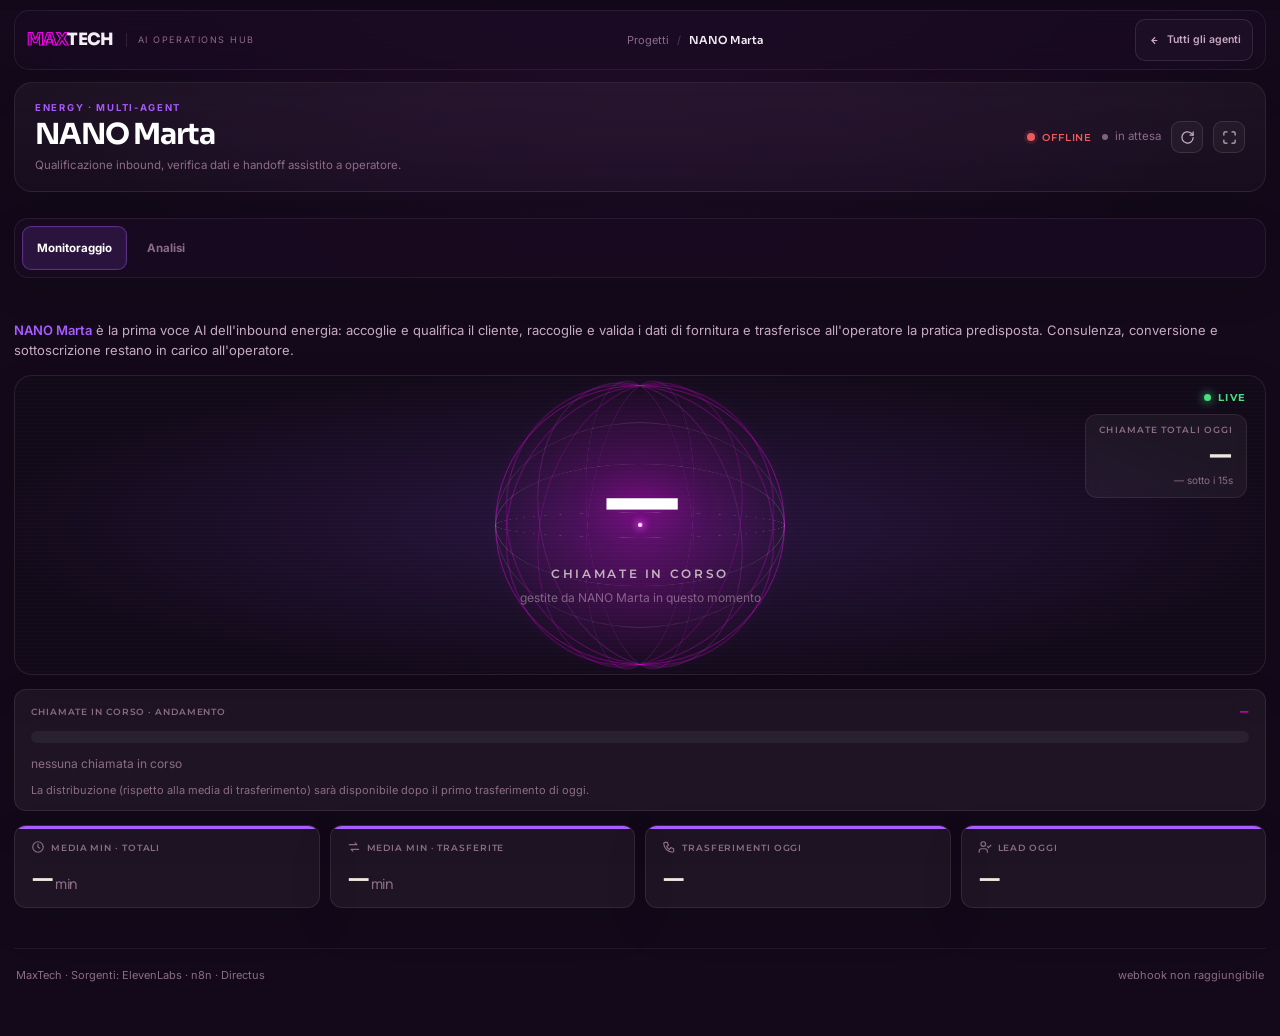
==== commit ebfd3538: "Post revisione e fix Tab Analisi" ====
--- a/projects/nano-marta/index.html
+++ b/projects/nano-marta/index.html
@@ -86,15 +86,18 @@
 </div>
 <!-- ============ TAB 2 · Analisi NANO ============ -->
 <div aria-labelledby="tabBtnDettaglio" class="panel" hidden="" id="panelDettaglio" role="tabpanel">
-<section class="gate" hidden="" id="gate">
-<svg class="gate-lock" fill="none" stroke="currentColor" stroke-linecap="round" stroke-linejoin="round" stroke-width="1.6" viewBox="0 0 24 24"><rect height="10" rx="2" width="16" x="4" y="10"></rect><path d="M8 10V7a4 4 0 0 1 8 0v3"></path></svg>
-<h2 class="gate-title">Sezione riservata</h2>
-<p class="gate-sub">Inserisci la password per accedere all'analisi NANO di chiamate, funnel e trasferimenti.</p>
-<div class="gate-form">
-<input aria-label="Password" autocomplete="current-password" class="gate-input" id="gatePwd" placeholder="Password" type="password"/>
-<button class="gate-btn" id="gateBtn">Entra</button>
-</div>
-<p class="gate-err" hidden="" id="gateErr">Password errata.</p>
+<section class="gate maxtech-analysis-gate" hidden="" id="gate">
+<div class="maxtech-gate-icon" aria-hidden="true"><svg fill="none" stroke="currentColor" stroke-linecap="round" stroke-linejoin="round" stroke-width="1.7" viewBox="0 0 24 24"><rect height="10" rx="2" width="16" x="4" y="10"></rect><path d="M8 10V7a4 4 0 0 1 8 0v3"></path></svg></div>
+<div class="maxtech-gate-kicker">Accesso riservato</div>
+<h2 class="gate-title maxtech-gate-title">Analisi protetta</h2>
+<p class="gate-sub maxtech-gate-sub">Inserisci la password per accedere alla vista Analisi del progetto.</p>
+<div class="gate-form maxtech-gate-form">
+<div class="maxtech-gate-fields">
+<input aria-label="Password" autocomplete="current-password" class="gate-input maxtech-gate-input" id="gatePwd" placeholder="Password" type="password"/>
+<button class="gate-btn maxtech-gate-button" id="gateBtn">Sblocca</button>
+</div>
+</div>
+<p class="gate-err maxtech-gate-error" hidden="" id="gateErr">Password non corretta.</p>
 </section>
 <div class="gate-content analysis-shell" hidden="" id="dettaglioContent">
 <div class="analysis-toolbar">
--- a/assets/css/maxtech-shell.css
+++ b/assets/css/maxtech-shell.css
@@ -3,7 +3,7 @@
 /* Shared MaxTech shell. It only styles frontend chrome; project data logic stays untouched. */
 :root{--hub-bg:#1E1127;--hub-deep:#100617;--hub-panel:#281832;--hub-text:#F3EDF4;--hub-muted:#C7ABC1;--hub-faint:#8B6D85;--hub-line:rgba(199,171,193,.15);--hub-brand:#E606E1;--hub-brand2:#BA33C8;--project-accent:#E606E1}
 body.project-nano-marta,body.project-angela{display:block!important;}
-body{background:radial-gradient(1100px 620px at 50% -12%,rgba(186,51,200,.17),transparent 62%),linear-gradient(180deg,#1d1026 0%,#150a1d 70%,#100617 100%)!important;color:var(--hub-text);font-family:'Inter',system-ui,-apple-system,BlinkMacSystemFont,'Segoe UI',sans-serif!important}
+html{background:#13091a!important}body{min-height:100svh;background:#13091a!important;background-image:radial-gradient(1200px 700px at 50% -14%,rgba(186,51,200,.16),transparent 64%)!important;background-attachment:fixed!important;color:var(--hub-text);font-family:'Inter',system-ui,-apple-system,BlinkMacSystemFont,'Segoe UI',sans-serif!important}
 .maxtech-globalbar{width:min(1320px,calc(100% - 28px));margin:max(10px,env(safe-area-inset-top)) auto 12px;min-height:56px;padding:8px 12px;display:flex;align-items:center;justify-content:space-between;gap:16px;border:1px solid rgba(255,255,255,.075);border-radius:15px;background:rgba(24,11,32,.72);backdrop-filter:blur(16px);box-shadow:0 16px 44px rgba(5,2,8,.16);position:sticky;top:max(8px,env(safe-area-inset-top));z-index:110}
 .maxtech-home{display:flex;align-items:center;gap:12px;min-width:0;color:var(--hub-text);text-decoration:none}.maxtech-wordmark{font-family:'Sora',sans-serif;font-size:17px;font-weight:800;letter-spacing:-.035em;white-space:nowrap}.maxtech-wordmark .max{color:transparent;-webkit-text-stroke:1.15px var(--hub-brand)}.maxtech-wordmark .tech{color:var(--hub-text)}.maxtech-hubname{font-size:9px;letter-spacing:.17em;text-transform:uppercase;color:var(--hub-faint);padding-left:11px;border-left:1px solid var(--hub-line);white-space:nowrap}
 .maxtech-crumb{display:flex;align-items:center;gap:8px;min-width:0;font-size:11px;color:var(--hub-faint)}.maxtech-crumb b{color:var(--hub-text);font-family:'Sora',sans-serif;font-size:11px;font-weight:600;overflow:hidden;text-overflow:ellipsis;white-space:nowrap}.maxtech-crumb i{font-style:normal;color:rgba(255,255,255,.22)}
@@ -11,7 +11,7 @@
 
 /* project containers */
 body.project-nano-marta{--project-accent:#A95CFF}body.project-angela{--project-accent:#FF5EA8}
-body.project-nano-marta .app,body.project-angela .app-shell{width:min(1280px,calc(100% - 28px));max-width:1280px!important;margin:0 auto!important;padding:0 0 max(26px,env(safe-area-inset-bottom))!important}
+body.project-nano-marta .app,body.project-angela .app-shell{width:min(1280px,calc(100% - 28px));max-width:1280px!important;margin:0 auto!important;padding:0 0 max(46px,calc(env(safe-area-inset-bottom) + 30px))!important}body.project-nano-marta .app{min-height:0!important}
 .project-head{display:flex;align-items:center;justify-content:space-between;gap:18px;padding:18px 20px;border:1px solid rgba(255,255,255,.075);border-radius:18px;background:linear-gradient(180deg,rgba(255,255,255,.045),rgba(255,255,255,.018));box-shadow:0 18px 48px rgba(6,2,9,.12);margin-bottom:12px}.project-identity{min-width:0}.project-kicker{font-size:9.5px;letter-spacing:.18em;text-transform:uppercase;color:var(--project-accent);font-weight:700;margin-bottom:4px}.project-head h1{font-family:'Sora',sans-serif!important;font-size:clamp(22px,3vw,29px)!important;letter-spacing:-.04em!important;line-height:1.08!important;margin:0!important;color:#fff}.project-head p{font-size:11.5px;color:var(--hub-faint);margin:6px 0 0;line-height:1.45}
 .project-head .meta,.project-head .top-actions{margin-left:auto;justify-content:flex-end}
 
@@ -29,7 +29,63 @@
 
 /* typography consistency */
 body.project-nano-marta h2,body.project-nano-marta h3,body.project-angela h2,body.project-angela h3{font-family:'Sora',sans-serif;letter-spacing:-.025em}
-body.project-nano-marta footer,body.project-angela footer{border-top:1px solid rgba(255,255,255,.06);padding-top:14px!important;margin-top:8px;color:var(--hub-faint)!important}
+body.project-nano-marta footer,body.project-angela footer{border-top:1px solid rgba(255,255,255,.06);padding:18px 2px 6px!important;margin-top:22px!important;color:var(--hub-faint)!important;background:transparent!important}body.project-nano-marta #panelLive{padding-bottom:4px}
+
+
+/* Shared analysis access gate: identical UX for every MaxTech project. */
+body.project-nano-marta #panelDettaglio .maxtech-analysis-gate,
+body.project-angela .maxtech-analysis-gate{
+  width:min(560px,100%)!important;
+  min-height:0!important;
+  margin:52px auto 28px!important;
+  padding:34px 34px 30px!important;
+  display:flex!important;
+  flex-direction:column!important;
+  align-items:center!important;
+  justify-content:center!important;
+  gap:0!important;
+  text-align:center!important;
+  border:1px solid rgba(199,171,193,.14)!important;
+  border-radius:20px!important;
+  background:linear-gradient(180deg,rgba(255,255,255,.050),rgba(255,255,255,.022))!important;
+  box-shadow:0 24px 70px rgba(4,2,7,.20)!important;
+}
+body.project-nano-marta #panelDettaglio .maxtech-analysis-gate[hidden]{display:none!important}
+.maxtech-gate-icon{
+  width:52px;height:52px;display:grid;place-items:center;margin-bottom:15px;
+  border-radius:15px;border:1px solid color-mix(in srgb,var(--project-accent) 32%,transparent);
+  background:color-mix(in srgb,var(--project-accent) 9%,transparent);
+  color:var(--project-accent);box-shadow:0 16px 38px color-mix(in srgb,var(--project-accent) 10%,transparent)
+}
+.maxtech-gate-icon svg{width:24px;height:24px}
+.maxtech-gate-kicker{font-size:9px;line-height:1;letter-spacing:.18em;text-transform:uppercase;font-weight:800;color:var(--project-accent);margin-bottom:9px}
+body.project-nano-marta #panelDettaglio .maxtech-gate-title,
+body.project-angela .maxtech-gate-title{margin:0!important;font-family:'Sora',sans-serif!important;font-size:21px!important;line-height:1.15!important;font-weight:700!important;letter-spacing:-.025em!important;color:#fff!important}
+body.project-nano-marta #panelDettaglio .maxtech-gate-sub,
+body.project-angela .maxtech-gate-sub{max-width:390px!important;margin:9px auto 0!important;font-size:12px!important;line-height:1.55!important;color:var(--hub-faint)!important}
+body.project-nano-marta #panelDettaglio .maxtech-gate-form,
+body.project-angela .maxtech-gate-form{width:min(390px,100%)!important;margin:22px auto 0!important;text-align:left!important;display:block!important}
+.maxtech-gate-fields{display:grid!important;grid-template-columns:minmax(0,1fr) auto!important;gap:8px!important;align-items:stretch!important;width:100%!important}
+body.project-nano-marta #panelDettaglio .maxtech-gate-input,
+body.project-angela .maxtech-gate-input{width:100%!important;min-width:0!important;min-height:44px!important;margin:0!important;padding:10px 12px!important;border:1px solid rgba(199,171,193,.16)!important;border-radius:10px!important;background:#160b1f!important;color:var(--hub-text)!important;font:500 13px 'Inter',sans-serif!important;box-shadow:none!important}
+body.project-nano-marta #panelDettaglio .maxtech-gate-input:focus,
+body.project-angela .maxtech-gate-input:focus{outline:none!important;border-color:color-mix(in srgb,var(--project-accent) 60%,transparent)!important;box-shadow:0 0 0 3px color-mix(in srgb,var(--project-accent) 14%,transparent)!important}
+body.project-nano-marta #panelDettaglio .maxtech-gate-button,
+body.project-angela .maxtech-gate-button{min-width:100px!important;min-height:44px!important;margin:0!important;padding:0 16px!important;border:1px solid transparent!important;border-radius:10px!important;background:linear-gradient(135deg,color-mix(in srgb,var(--project-accent) 72%,#7d35b6),var(--project-accent))!important;color:#fff!important;font:800 12px 'Inter',sans-serif!important;cursor:pointer!important;box-shadow:0 9px 24px color-mix(in srgb,var(--project-accent) 15%,transparent)!important}
+body.project-nano-marta #panelDettaglio .maxtech-gate-button:hover,
+body.project-angela .maxtech-gate-button:hover{filter:brightness(1.08)}
+body.project-nano-marta #panelDettaglio .maxtech-gate-error,
+body.project-angela .maxtech-gate-error{width:100%!important;min-height:18px!important;margin:8px 0 0!important;text-align:left!important;font-size:10.5px!important;line-height:1.4!important;color:#ffadad!important}
+body.project-nano-marta #panelDettaglio .maxtech-gate-error[hidden]{visibility:hidden!important;display:block!important}
+
+@media(max-width:600px){
+  body.project-nano-marta #panelDettaglio .maxtech-analysis-gate,
+  body.project-angela .maxtech-analysis-gate{margin:28px auto 20px!important;padding:28px 18px 24px!important;border-radius:17px!important}
+  .maxtech-gate-icon{width:48px;height:48px;border-radius:14px;margin-bottom:13px}
+  .maxtech-gate-fields{grid-template-columns:1fr!important}
+  body.project-nano-marta #panelDettaglio .maxtech-gate-button,
+  body.project-angela .maxtech-gate-button{width:100%!important}
+}
 
 @media(max-width:720px){.maxtech-globalbar{width:min(100% - 20px,1320px);min-height:52px;padding:7px 9px;top:max(6px,env(safe-area-inset-top))}.maxtech-hubname{display:none}.maxtech-crumb span,.maxtech-crumb i{display:none}.maxtech-back span{display:none}.maxtech-back{width:44px;min-height:44px;padding:0;justify-content:center}.project-head{padding:14px 14px;align-items:flex-start;flex-direction:column}.project-head .meta,.project-head .top-actions{margin-left:0;width:100%;justify-content:flex-start;flex-wrap:wrap}.project-head p{max-width:92%}body.project-nano-marta .tabs,body.project-angela .tabs{top:69px!important;overflow-x:auto;scrollbar-width:none}.tabs::-webkit-scrollbar{display:none}}
 @media(prefers-reduced-motion:reduce){.maxtech-globalbar,*{scroll-behavior:auto!important}}
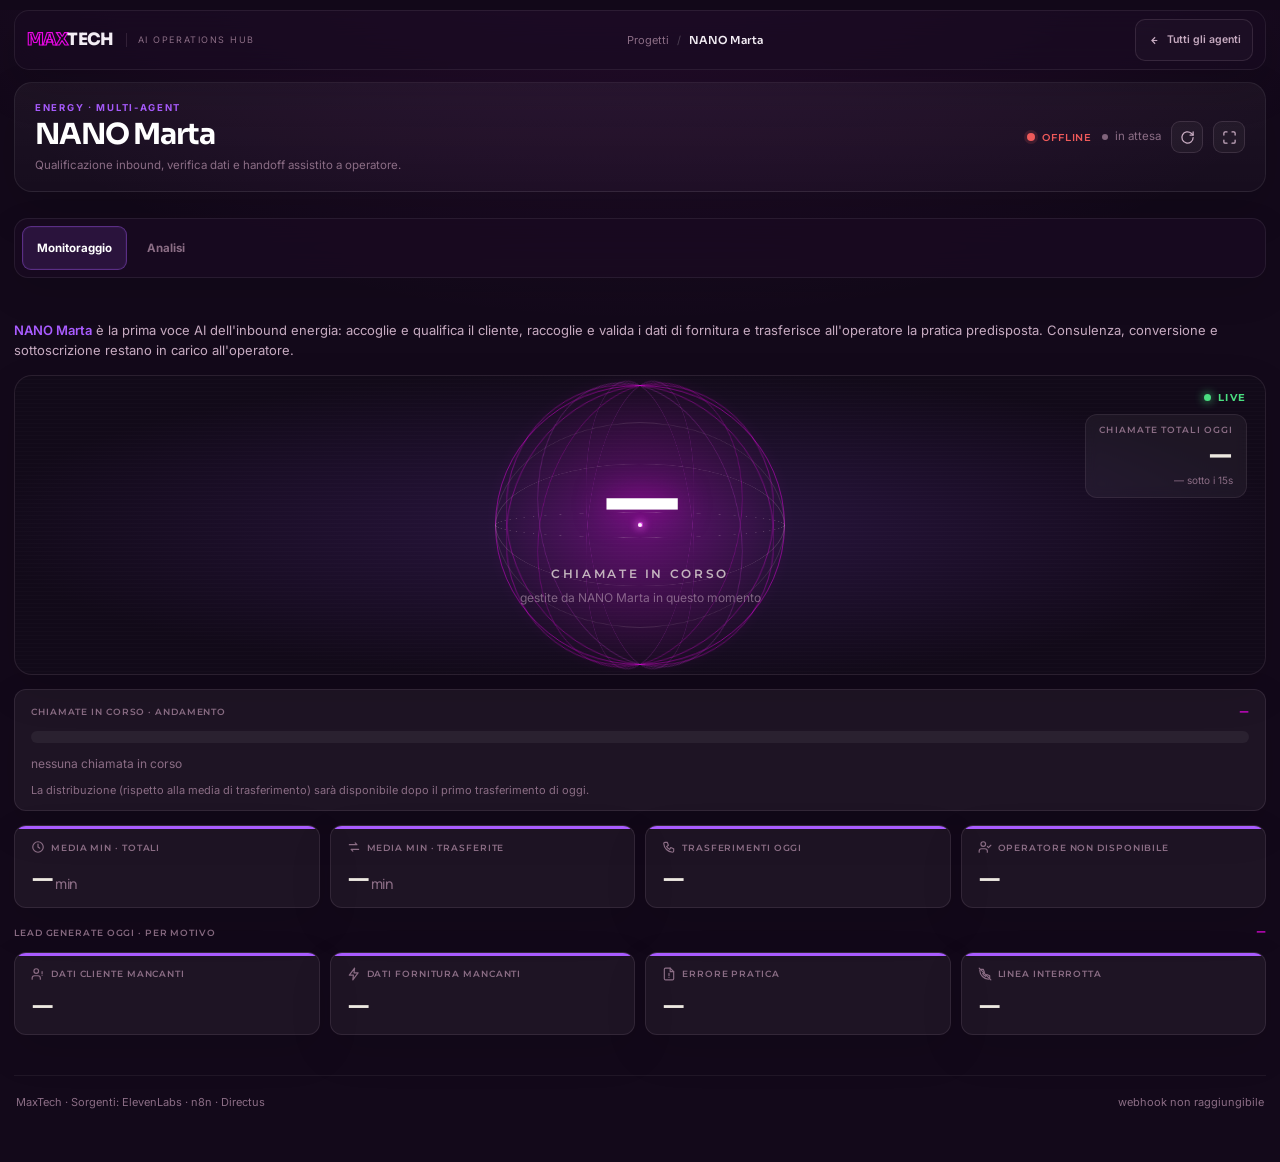
==== commit 6f25fb71: "Aggiunta sezione LEAD" ====
--- a/projects/nano-marta/index.html
+++ b/projects/nano-marta/index.html
@@ -11,6 +11,7 @@
 <link href="assets/css/tab-live.css" rel="stylesheet"/>
 <link href="assets/css/tab-dettaglio.css" rel="stylesheet"/>
 <link href="../../assets/css/maxtech-shell.css" rel="stylesheet"/>
+<link href="../../assets/css/tag-pie.css" rel="stylesheet"/>
 </head>
 <body class="project-nano-marta" data-project="nano-marta">
 <div class="maxtech-globalbar">
@@ -81,7 +82,16 @@
 <div class="kpi"><div class="klabel"><svg fill="none" stroke="currentColor" stroke-linecap="round" stroke-linejoin="round" stroke-width="2" viewBox="0 0 24 24"><circle cx="12" cy="12" r="9"></circle><path d="M12 7v5l3 2"></path></svg>Media min · totali</div><div class="kval"><span id="avgAll">—</span><span class="u">min</span></div></div>
 <div class="kpi"><div class="klabel"><svg fill="none" stroke="currentColor" stroke-linecap="round" stroke-linejoin="round" stroke-width="2" viewBox="0 0 24 24"><path d="M4 8h13l-3-3M20 16H7l3 3"></path></svg>Media min · trasferite</div><div class="kval"><span id="avgTransf">—</span><span class="u">min</span></div></div>
 <div class="kpi"><div class="klabel"><svg fill="none" stroke="currentColor" stroke-linecap="round" stroke-linejoin="round" stroke-width="2" viewBox="0 0 24 24"><path d="M5 4h4l2 5-3 2a11 11 0 0 0 5 5l2-3 5 2v4a2 2 0 0 1-2 2A16 16 0 0 1 3 6a2 2 0 0 1 2-2"></path></svg>Trasferimenti oggi</div><div class="kval" id="transfers">—</div></div>
-<div class="kpi"><div class="klabel"><svg fill="none" stroke="currentColor" stroke-linecap="round" stroke-linejoin="round" stroke-width="2" viewBox="0 0 24 24"><path d="M16 21v-2a4 4 0 0 0-4-4H6a4 4 0 0 0-4 4v2M9 11a4 4 0 1 0 0-8 4 4 0 0 0 0 8M16 11l2 2 4-4"></path></svg>Lead oggi</div><div class="kval" id="leads">—</div></div>
+<div class="kpi"><div class="klabel"><svg fill="none" stroke="currentColor" stroke-linecap="round" stroke-linejoin="round" stroke-width="2" viewBox="0 0 24 24"><path d="M16 21v-2a4 4 0 0 0-4-4H6a4 4 0 0 0-4 4v2M9 11a4 4 0 1 0 0-8 4 4 0 0 0 0 8M16 11l2 2 4-4"></path></svg>Operatore non disponibile</div><div class="kval" id="leadNoOperator">—</div></div>
+</section>
+<section class="leadrow">
+<div class="leadrow-head">Lead generate oggi · per motivo<span class="leadrow-tot" id="leadTotal">—</span></div>
+<div class="kpirow">
+<div class="kpi"><div class="klabel"><svg fill="none" stroke="currentColor" stroke-linecap="round" stroke-linejoin="round" stroke-width="2" viewBox="0 0 24 24"><path d="M16 21v-2a4 4 0 0 0-4-4H6a4 4 0 0 0-4 4v2M9 11a4 4 0 1 0 0-8 4 4 0 0 0 0 8"></path><path d="M19 8v3M19 14h.01"></path></svg>Dati cliente mancanti</div><div class="kval" id="leadDatiCliente">—</div></div>
+<div class="kpi"><div class="klabel"><svg fill="none" stroke="currentColor" stroke-linecap="round" stroke-linejoin="round" stroke-width="2" viewBox="0 0 24 24"><path d="M13 2 4 14h7l-1 8 9-12h-7z"></path></svg>Dati fornitura mancanti</div><div class="kval" id="leadDatiFornitura">—</div></div>
+<div class="kpi"><div class="klabel"><svg fill="none" stroke="currentColor" stroke-linecap="round" stroke-linejoin="round" stroke-width="2" viewBox="0 0 24 24"><path d="M14 2H6a2 2 0 0 0-2 2v16a2 2 0 0 0 2 2h12a2 2 0 0 0 2-2V8z"></path><path d="M14 2v6h6M12 11v4M12 18h.01"></path></svg>Errore pratica</div><div class="kval" id="leadErrorePratica">—</div></div>
+<div class="kpi"><div class="klabel"><svg fill="none" stroke="currentColor" stroke-linecap="round" stroke-linejoin="round" stroke-width="2" viewBox="0 0 24 24"><path d="M5 4h4l2 5-3 2a11 11 0 0 0 5 5l2-3 5 2v4a2 2 0 0 1-2 2A16 16 0 0 1 3 6a2 2 0 0 1 2-2"></path><path d="M2 2l20 20"></path></svg>Linea interrotta</div><div class="kval" id="leadLineaInterrotta">—</div></div>
+</div>
 </section>
 </div>
 <!-- ============ TAB 2 · Analisi NANO ============ -->
@@ -116,6 +126,7 @@
 <button type="button" data-scroll="an-sec-funnel">Funnel</button>
 <button type="button" data-scroll="an-sec-blocks">Blocchi</button>
 <button type="button" data-scroll="an-sec-trend">Trend</button>
+<button type="button" data-scroll="an-sec-tags">Tag</button>
 </nav>
 <section class="analysis-section" id="an-sec-calls">
 <div class="analysis-sechead"><div class="analysis-sectitle"><h3>Chiamate</h3><p>Fotografia del giorno selezionato</p></div><p id="analysisDayLabel">—</p></div>
@@ -185,6 +196,11 @@
 <div class="analysis-rankpanel"><h4>Blocchi principali del periodo</h4><div class="analysis-note">Ordinati per incidenza sulle chiamate che non arrivano alla richiesta operatore.</div><div id="rangeBlocks"></div></div>
 </div>
 </section>
+<section class="analysis-section" id="an-sec-tags">
+<div class="analysis-sechead"><div class="analysis-sectitle"><span class="analysis-viewtag">Tag conversazione · ElevenLabs</span><h3>Distribuzione dei tag</h3><p>Tag assegnati alle conversazioni ElevenLabs con avvio nel range selezionato. Clicca un tag per escluderlo: le percentuali si ricalcolano sui soli tag selezionati.</p></div><p id="tagsRangeLabel">—</p></div>
+<div class="analysis-tagpanel"><div id="tagsBox"></div></div>
+<div class="analysis-note">Unico blocco della tab che non arriva da Directus: la fonte è l'API conversazioni di ElevenLabs.</div>
+</section>
 <div class="analysis-quality-row"><button class="analysis-quality-btn" id="qualityBtn">Qualità dati</button><span class="analysis-quality-summary" id="qualitySummary">—</span></div>
 <div class="analysis-quality" id="quality"><ul id="qualityList"></ul></div>
 <div class="gate-lockrow"><button class="gate-lockbtn" id="gateLock">Blocca la sezione</button></div>
@@ -199,6 +215,7 @@
 <script src="assets/js/config.js"></script>
 <script src="assets/js/utils.js"></script>
 <script src="assets/js/tab-live.js"></script>
+<script src="../../assets/js/tag-pie.js"></script>
 <script src="assets/js/tab-dettaglio.js"></script>
 <script src="assets/js/app.js"></script>
 <script src="../../assets/js/maxtech-shell.js"></script>
--- a/projects/nano-marta/assets/css/tab-live.css
+++ b/projects/nano-marta/assets/css/tab-live.css
@@ -89,3 +89,8 @@
   .totval{ font-size:20px; }
   .totsub{ font-size:9px; }
 }
+
+/* ---------- riga lead per motivo ---------- */
+.leadrow{ display:flex; flex-direction:column; gap:10px; }
+.leadrow-head{ display:flex; align-items:baseline; justify-content:space-between; gap:10px; font-family:'Montserrat',sans-serif; font-size:9px; font-weight:600; text-transform:uppercase; letter-spacing:.1em; color:var(--faint); }
+.leadrow-tot{ font-family:'Manrope',sans-serif; font-size:13px; font-weight:700; letter-spacing:0; text-transform:none; color:var(--accent); font-variant-numeric:tabular-nums; }
--- a/projects/nano-marta/assets/css/tab-dettaglio.css
+++ b/projects/nano-marta/assets/css/tab-dettaglio.css
@@ -307,3 +307,10 @@
 }
 
 @media(prefers-reduced-motion:reduce){#panelDettaglio *{animation:none!important;transition:none!important}}
+
+/* ---------- pannello tag conversazione (ElevenLabs) ---------- */
+#panelDettaglio .analysis-tagpanel{background:var(--an-panel);border:1px solid var(--an-soft);border-radius:14px;padding:16px 15px}
+#panelDettaglio .analysis-tagpanel .tagpie-foot{border-top:1px solid var(--an-soft);padding-top:10px}
+@media (max-width:760px){
+  #panelDettaglio .analysis-tagpanel{padding:13px 12px}
+}
--- a/assets/css/maxtech-shell.css
+++ b/assets/css/maxtech-shell.css
@@ -51,6 +51,9 @@
   box-shadow:0 24px 70px rgba(4,2,7,.20)!important;
 }
 body.project-nano-marta #panelDettaglio .maxtech-analysis-gate[hidden]{display:none!important}
+body.project-nano-marta #panelDettaglio .maxtech-analysis-gate.hidden,
+body.project-angela .maxtech-analysis-gate.hidden,
+body.project-angela .maxtech-analysis-gate[hidden]{display:none!important}
 .maxtech-gate-icon{
   width:52px;height:52px;display:grid;place-items:center;margin-bottom:15px;
   border-radius:15px;border:1px solid color-mix(in srgb,var(--project-accent) 32%,transparent);
--- a/assets/css/tag-pie.css
+++ b/assets/css/tag-pie.css
@@ -0,0 +1,108 @@
+/* ============================================================
+   tag-pie.css - grafico a torta dei TAG conversazione
+   Condiviso da NANO Marta e Angela. Usa solo colori propri o
+   fallback, cosi' non dipende dai token del singolo progetto.
+   ============================================================ */
+
+.tagpie{
+  display:grid;
+  grid-template-columns:auto minmax(0,1fr);
+  gap:22px;
+  align-items:center;
+}
+
+/* ---------- grafico ---------- */
+.tagpie-chart{ position:relative; width:170px; height:170px; flex:0 0 auto; }
+.tagpie-svg{ width:100%; height:100%; display:block; }
+.tagpie-slice{ transition:opacity .15s ease, stroke-width .15s ease; }
+.tagpie-hl .tagpie-slice{ opacity:.28; }
+.tagpie-hl .tagpie-slice.on{ opacity:1; }
+
+.tagpie-center{
+  position:absolute; inset:0;
+  display:flex; flex-direction:column; align-items:center; justify-content:center;
+  text-align:center; pointer-events:none;
+}
+.tagpie-center b{
+  font-size:23px; font-weight:800; letter-spacing:-.02em;
+  color:var(--an-txt, var(--txt, var(--text, #EDE9E1)));
+  font-variant-numeric:tabular-nums;
+}
+.tagpie-center span{
+  font-size:10px; margin-top:3px;
+  color:var(--an-faint, var(--faint, #8B6D85));
+}
+
+/* ---------- colonna destra ---------- */
+.tagpie-side{ display:flex; flex-direction:column; gap:9px; min-width:0; }
+
+.tagpie-tools{
+  display:flex; align-items:center; justify-content:space-between;
+  gap:10px; flex-wrap:wrap;
+}
+.tagpie-selinfo{
+  font-size:10.5px; letter-spacing:.04em; text-transform:uppercase; font-weight:700;
+  color:var(--an-faint, var(--faint, #8B6D85));
+}
+.tagpie-actions{ display:flex; gap:6px; }
+.tagpie-actions button{
+  font:inherit; font-size:10.5px; font-weight:700; cursor:pointer;
+  padding:5px 10px; border-radius:999px;
+  border:1px solid var(--an-border, var(--border, rgba(199,171,193,.16)));
+  background:rgba(237,233,225,.04);
+  color:var(--an-dim, var(--dim, #C7ABC1));
+}
+.tagpie-actions button:hover{ border-color:rgba(230,6,225,.45); color:#fff; }
+
+/* ---------- legenda cliccabile ---------- */
+.tagpie-legend{
+  display:flex; flex-direction:column; gap:5px;
+  max-height:260px; overflow-y:auto; padding-right:2px;
+}
+.tagpie-item{
+  display:grid;
+  grid-template-columns:11px minmax(0,1fr) auto auto;
+  align-items:center; gap:10px;
+  width:100%; text-align:left; cursor:pointer;
+  font:inherit; font-size:12px;
+  padding:7px 10px; min-height:36px;
+  border-radius:9px;
+  border:1px solid transparent;
+  background:rgba(237,233,225,.035);
+  color:var(--an-txt, var(--txt, var(--text, #EDE9E1)));
+  transition:background .14s ease, border-color .14s ease, opacity .14s ease;
+}
+.tagpie-item:hover{
+  background:rgba(237,233,225,.075);
+  border-color:var(--an-border, var(--border, rgba(199,171,193,.16)));
+}
+.tagpie-item:focus-visible{ outline:2px solid var(--accent, #E606E1); outline-offset:2px; }
+.tagpie-item i{ width:11px; height:11px; border-radius:4px; display:block; }
+.tagpie-name{ overflow:hidden; text-overflow:ellipsis; white-space:nowrap; }
+.tagpie-pct{ font-variant-numeric:tabular-nums; font-weight:800; }
+.tagpie-num{
+  font-variant-numeric:tabular-nums; font-size:11px; min-width:34px; text-align:right;
+  color:var(--an-faint, var(--faint, #8B6D85));
+}
+.tagpie-item.off{ opacity:.42; }
+.tagpie-item.off i{ background:transparent !important; box-shadow:inset 0 0 0 2px currentColor; }
+.tagpie-item.off .tagpie-name{ text-decoration:line-through; }
+
+/* ---------- stati / piede ---------- */
+.tagpie-foot{
+  margin:12px 0 0; font-size:11px;
+  color:var(--an-faint, var(--faint, #8B6D85));
+}
+.tagpie-empty{ display:block; }
+.tagpie-msg{
+  margin:0; font-size:12px; padding:14px 2px;
+  color:var(--an-faint, var(--faint, #8B6D85));
+}
+
+@media (max-width:760px){
+  .tagpie{ grid-template-columns:1fr; justify-items:center; gap:16px; }
+  .tagpie-chart{ width:150px; height:150px; }
+  .tagpie-side{ width:100%; }
+  .tagpie-legend{ max-height:none; }
+  .tagpie-item{ min-height:42px; }
+}
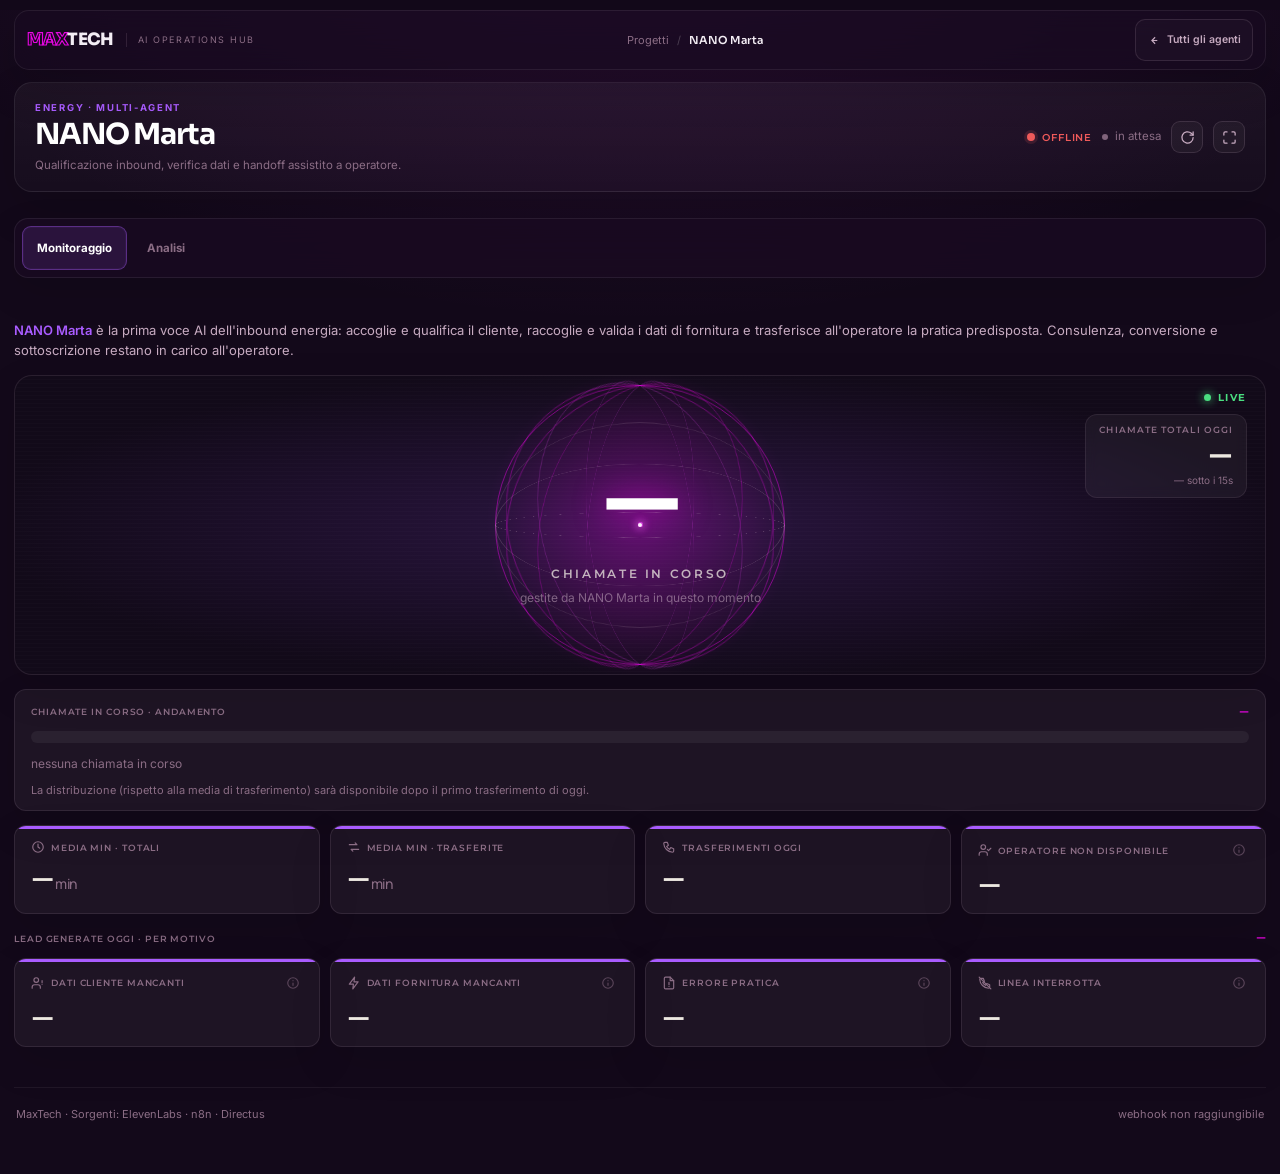
==== commit e758afd2: "Miglioramenti Dashboard Live Marta" ====
--- a/projects/nano-marta/index.html
+++ b/projects/nano-marta/index.html
@@ -82,15 +82,15 @@
 <div class="kpi"><div class="klabel"><svg fill="none" stroke="currentColor" stroke-linecap="round" stroke-linejoin="round" stroke-width="2" viewBox="0 0 24 24"><circle cx="12" cy="12" r="9"></circle><path d="M12 7v5l3 2"></path></svg>Media min · totali</div><div class="kval"><span id="avgAll">—</span><span class="u">min</span></div></div>
 <div class="kpi"><div class="klabel"><svg fill="none" stroke="currentColor" stroke-linecap="round" stroke-linejoin="round" stroke-width="2" viewBox="0 0 24 24"><path d="M4 8h13l-3-3M20 16H7l3 3"></path></svg>Media min · trasferite</div><div class="kval"><span id="avgTransf">—</span><span class="u">min</span></div></div>
 <div class="kpi"><div class="klabel"><svg fill="none" stroke="currentColor" stroke-linecap="round" stroke-linejoin="round" stroke-width="2" viewBox="0 0 24 24"><path d="M5 4h4l2 5-3 2a11 11 0 0 0 5 5l2-3 5 2v4a2 2 0 0 1-2 2A16 16 0 0 1 3 6a2 2 0 0 1 2-2"></path></svg>Trasferimenti oggi</div><div class="kval" id="transfers">—</div></div>
-<div class="kpi"><div class="klabel"><svg fill="none" stroke="currentColor" stroke-linecap="round" stroke-linejoin="round" stroke-width="2" viewBox="0 0 24 24"><path d="M16 21v-2a4 4 0 0 0-4-4H6a4 4 0 0 0-4 4v2M9 11a4 4 0 1 0 0-8 4 4 0 0 0 0 8M16 11l2 2 4-4"></path></svg>Operatore non disponibile</div><div class="kval" id="leadNoOperator">—</div></div>
+<div class="kpi"><div class="klabel"><svg fill="none" stroke="currentColor" stroke-linecap="round" stroke-linejoin="round" stroke-width="2" viewBox="0 0 24 24"><path d="M16 21v-2a4 4 0 0 0-4-4H6a4 4 0 0 0-4 4v2M9 11a4 4 0 1 0 0-8 4 4 0 0 0 0 8M16 11l2 2 4-4"></path></svg>Operatore non disponibile<button type="button" class="kinfo" aria-label="Cos'è questa lead" data-tip-name="Operatore non disponibile" data-tip="Il cliente ha completato il percorso con Marta e ha chiesto di parlare con un operatore, ma al momento del trasferimento nessuno era libero. La pratica è pronta: manca solo il passaggio umano." data-reason="OPERATORE NON TROVATO"><svg fill="none" stroke="currentColor" stroke-linecap="round" stroke-linejoin="round" stroke-width="2" viewBox="0 0 24 24"><circle cx="12" cy="12" r="9"></circle><path d="M12 16v-4M12 8h.01"></path></svg></button></div><div class="kval" id="leadNoOperator">—</div></div>
 </section>
 <section class="leadrow">
 <div class="leadrow-head">Lead generate oggi · per motivo<span class="leadrow-tot" id="leadTotal">—</span></div>
 <div class="kpirow">
-<div class="kpi"><div class="klabel"><svg fill="none" stroke="currentColor" stroke-linecap="round" stroke-linejoin="round" stroke-width="2" viewBox="0 0 24 24"><path d="M16 21v-2a4 4 0 0 0-4-4H6a4 4 0 0 0-4 4v2M9 11a4 4 0 1 0 0-8 4 4 0 0 0 0 8"></path><path d="M19 8v3M19 14h.01"></path></svg>Dati cliente mancanti</div><div class="kval" id="leadDatiCliente">—</div></div>
-<div class="kpi"><div class="klabel"><svg fill="none" stroke="currentColor" stroke-linecap="round" stroke-linejoin="round" stroke-width="2" viewBox="0 0 24 24"><path d="M13 2 4 14h7l-1 8 9-12h-7z"></path></svg>Dati fornitura mancanti</div><div class="kval" id="leadDatiFornitura">—</div></div>
-<div class="kpi"><div class="klabel"><svg fill="none" stroke="currentColor" stroke-linecap="round" stroke-linejoin="round" stroke-width="2" viewBox="0 0 24 24"><path d="M14 2H6a2 2 0 0 0-2 2v16a2 2 0 0 0 2 2h12a2 2 0 0 0 2-2V8z"></path><path d="M14 2v6h6M12 11v4M12 18h.01"></path></svg>Errore pratica</div><div class="kval" id="leadErrorePratica">—</div></div>
-<div class="kpi"><div class="klabel"><svg fill="none" stroke="currentColor" stroke-linecap="round" stroke-linejoin="round" stroke-width="2" viewBox="0 0 24 24"><path d="M5 4h4l2 5-3 2a11 11 0 0 0 5 5l2-3 5 2v4a2 2 0 0 1-2 2A16 16 0 0 1 3 6a2 2 0 0 1 2-2"></path><path d="M2 2l20 20"></path></svg>Linea interrotta</div><div class="kval" id="leadLineaInterrotta">—</div></div>
+<div class="kpi"><div class="klabel"><svg fill="none" stroke="currentColor" stroke-linecap="round" stroke-linejoin="round" stroke-width="2" viewBox="0 0 24 24"><path d="M16 21v-2a4 4 0 0 0-4-4H6a4 4 0 0 0-4 4v2M9 11a4 4 0 1 0 0-8 4 4 0 0 0 0 8"></path><path d="M19 8v3M19 14h.01"></path></svg>Dati cliente mancanti<button type="button" class="kinfo" aria-label="Cos'è questa lead" data-tip-name="AIKU_Lead_dati_cliente_mancanti" data-tip="Il POD/PDR è già stato raccolto, ma in linea con Marta il cliente non ha trovato il codice fiscale. Manca il solo dato anagrafico per chiudere la pratica." data-reason="DATI CLIENTE MANCANTI"><svg fill="none" stroke="currentColor" stroke-linecap="round" stroke-linejoin="round" stroke-width="2" viewBox="0 0 24 24"><circle cx="12" cy="12" r="9"></circle><path d="M12 16v-4M12 8h.01"></path></svg></button></div><div class="kval" id="leadDatiCliente">—</div></div>
+<div class="kpi"><div class="klabel"><svg fill="none" stroke="currentColor" stroke-linecap="round" stroke-linejoin="round" stroke-width="2" viewBox="0 0 24 24"><path d="M13 2 4 14h7l-1 8 9-12h-7z"></path></svg>Dati fornitura mancanti<button type="button" class="kinfo" aria-label="Cos'è questa lead" data-tip-name="AIKU_Lead_dati_fornitura_mancanti" data-tip="In linea con Marta il cliente non ha trovato POD/PDR. La lead diventa lavorabile alla data e all'ora di richiamo che il cliente stesso ha indicato." data-reason="DATI FORNITURA MANCANTI"><svg fill="none" stroke="currentColor" stroke-linecap="round" stroke-linejoin="round" stroke-width="2" viewBox="0 0 24 24"><circle cx="12" cy="12" r="9"></circle><path d="M12 16v-4M12 8h.01"></path></svg></button></div><div class="kval" id="leadDatiFornitura">—</div></div>
+<div class="kpi"><div class="klabel"><svg fill="none" stroke="currentColor" stroke-linecap="round" stroke-linejoin="round" stroke-width="2" viewBox="0 0 24 24"><path d="M14 2H6a2 2 0 0 0-2 2v16a2 2 0 0 0 2 2h12a2 2 0 0 0 2-2V8z"></path><path d="M14 2v6h6M12 11v4M12 18h.01"></path></svg>Errore pratica<button type="button" class="kinfo" aria-label="Cos'è questa lead" data-tip-name="AIKU_Lead_errore_pratica" data-tip="Errore durante il controllo di fattibilità o la generazione del contratto su OneForm. La raccolta dati era completa: a fermarsi è stato il sistema, non la conversazione." data-reason="ERRORE PRATICA"><svg fill="none" stroke="currentColor" stroke-linecap="round" stroke-linejoin="round" stroke-width="2" viewBox="0 0 24 24"><circle cx="12" cy="12" r="9"></circle><path d="M12 16v-4M12 8h.01"></path></svg></button></div><div class="kval" id="leadErrorePratica">—</div></div>
+<div class="kpi"><div class="klabel"><svg fill="none" stroke="currentColor" stroke-linecap="round" stroke-linejoin="round" stroke-width="2" viewBox="0 0 24 24"><path d="M5 4h4l2 5-3 2a11 11 0 0 0 5 5l2-3 5 2v4a2 2 0 0 1-2 2A16 16 0 0 1 3 6a2 2 0 0 1 2-2"></path><path d="M2 2l20 20"></path></svg>Linea interrotta<button type="button" class="kinfo" aria-label="Cos'è questa lead" data-tip-name="AIKU_Lead_linea_interrotta" data-tip="Marta ha smesso di funzionare mentre era in chiamata con il cliente. È un bug dell'agente, non un limite del cliente: è la casistica da tenere più sotto controllo." data-reason="LINEA INTERROTTA"><svg fill="none" stroke="currentColor" stroke-linecap="round" stroke-linejoin="round" stroke-width="2" viewBox="0 0 24 24"><circle cx="12" cy="12" r="9"></circle><path d="M12 16v-4M12 8h.01"></path></svg></button></div><div class="kval" id="leadLineaInterrotta">—</div></div>
 </div>
 </section>
 </div>
--- a/projects/nano-marta/assets/css/tab-live.css
+++ b/projects/nano-marta/assets/css/tab-live.css
@@ -94,3 +94,16 @@
 .leadrow{ display:flex; flex-direction:column; gap:10px; }
 .leadrow-head{ display:flex; align-items:baseline; justify-content:space-between; gap:10px; font-family:'Montserrat',sans-serif; font-size:9px; font-weight:600; text-transform:uppercase; letter-spacing:.1em; color:var(--faint); }
 .leadrow-tot{ font-family:'Manrope',sans-serif; font-size:13px; font-weight:700; letter-spacing:0; text-transform:none; color:var(--accent); font-variant-numeric:tabular-nums; }
+
+/* ---------- pulsante info + tooltip ---------- */
+.kinfo{ margin-left:auto; flex:0 0 auto; display:inline-flex; align-items:center; justify-content:center; width:20px; height:20px; padding:0; border:0; border-radius:50%; background:transparent; color:var(--faint); cursor:pointer; opacity:.55; transition:opacity .15s ease, color .15s ease, background .15s ease; -webkit-tap-highlight-color:transparent; }
+.kinfo svg{ width:14px; height:14px; }
+.kpi:hover .kinfo{ opacity:.9; }
+.kinfo:hover,.kinfo:focus-visible{ opacity:1; color:var(--accent); background:rgba(230,6,225,.10); outline:none; }
+.kinfo:focus-visible{ box-shadow:0 0 0 2px rgba(230,6,225,.45); }
+
+.ktip{ position:fixed; z-index:120; max-width:min(320px,calc(100vw - 20px)); padding:12px 14px; border-radius:11px; background:#1A0F1A; border:1px solid rgba(230,6,225,.30); box-shadow:0 14px 34px rgba(0,0,0,.55); pointer-events:none; }
+.ktip[hidden]{ display:none; }
+.ktip b{ display:block; font-family:'Montserrat',sans-serif; font-size:9.5px; font-weight:700; letter-spacing:.06em; text-transform:none; color:var(--accent); word-break:break-word; }
+.ktip p{ margin:7px 0 0; font-size:12.5px; line-height:1.45; color:var(--txt); }
+.ktip code{ display:block; margin-top:9px; padding-top:8px; border-top:1px solid rgba(199,171,193,.14); font-size:10.5px; color:var(--faint); }
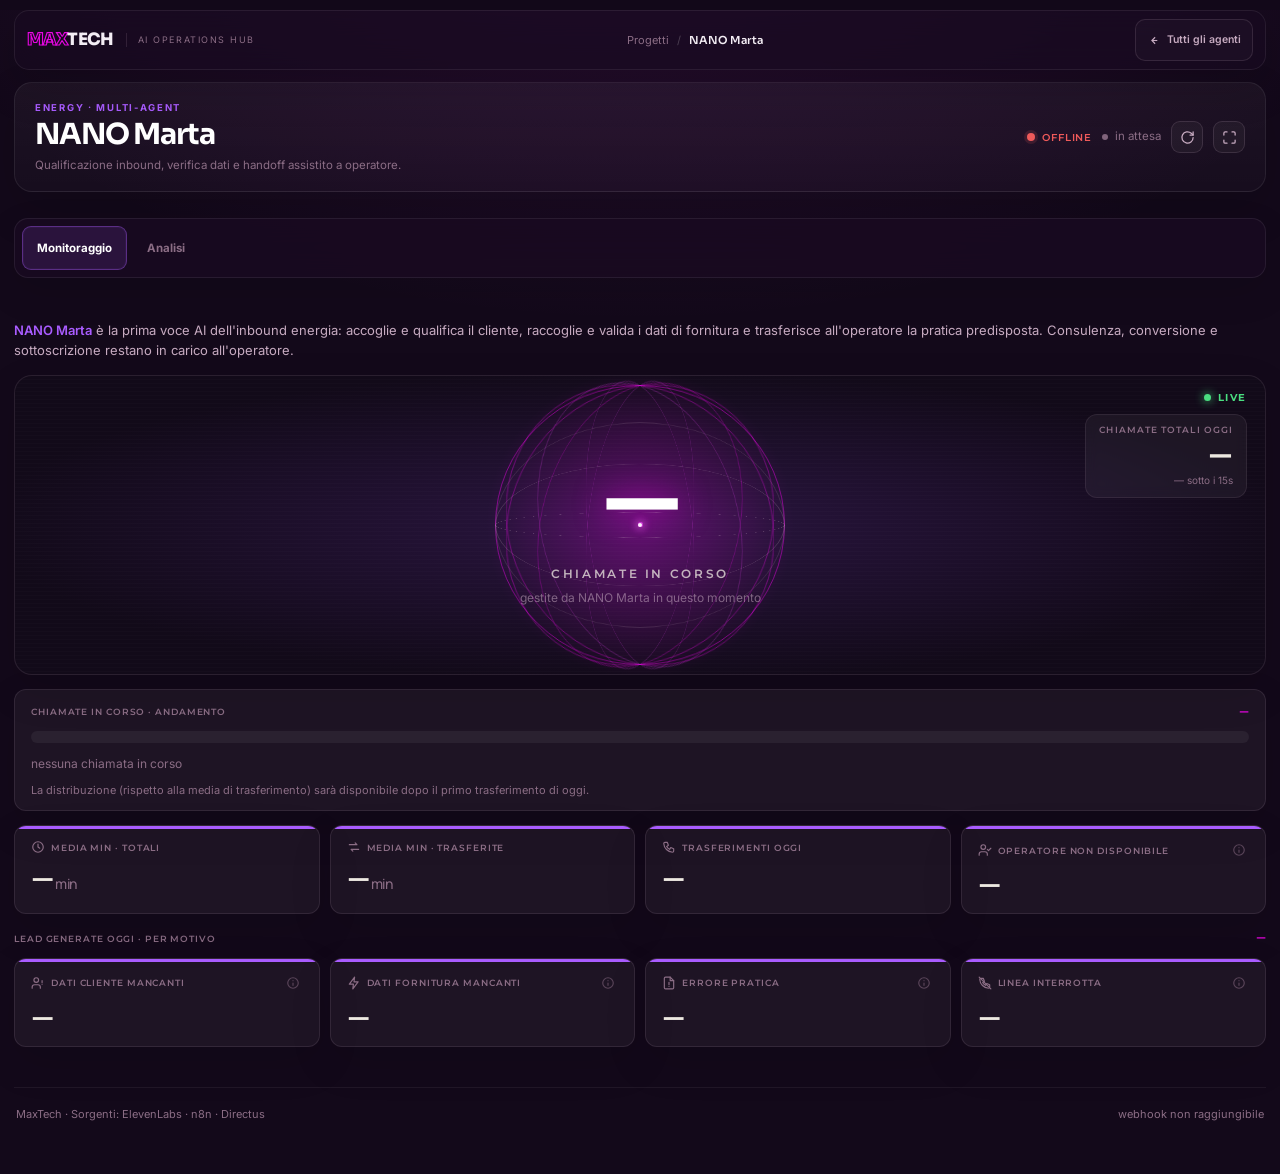
==== commit c1c9eded: "update "Analisi"" ====
--- a/projects/nano-marta/index.html
+++ b/projects/nano-marta/index.html
@@ -10,6 +10,7 @@
 <link href="assets/css/base.css" rel="stylesheet"/>
 <link href="assets/css/tab-live.css" rel="stylesheet"/>
 <link href="assets/css/tab-dettaglio.css" rel="stylesheet"/>
+<link href="assets/css/data-collection.css" rel="stylesheet"/>
 <link href="../../assets/css/maxtech-shell.css" rel="stylesheet"/>
 <link href="../../assets/css/tag-pie.css" rel="stylesheet"/>
 </head>
@@ -126,6 +127,7 @@
 <button type="button" data-scroll="an-sec-funnel">Funnel</button>
 <button type="button" data-scroll="an-sec-blocks">Blocchi</button>
 <button type="button" data-scroll="an-sec-trend">Trend</button>
+<button type="button" data-scroll="an-sec-datacoll">Raccolta dati</button>
 <button type="button" data-scroll="an-sec-tags">Tag</button>
 </nav>
 <section class="analysis-section" id="an-sec-calls">
@@ -196,6 +198,10 @@
 <div class="analysis-rankpanel"><h4>Blocchi principali del periodo</h4><div class="analysis-note">Ordinati per incidenza sulle chiamate che non arrivano alla richiesta operatore.</div><div id="rangeBlocks"></div></div>
 </div>
 </section>
+<section class="analysis-section" id="an-sec-datacoll">
+<div class="analysis-sechead"><div class="analysis-sectitle"><span class="analysis-viewtag">Raccolta dati · Directus</span><h3>Raccolta dati</h3><p>Scegli un campo: per ogni valore, quante chiamate lo hanno avuto.</p></div><p id="dcRangeLabel">—</p></div>
+<div id="dcBox"></div>
+</section>
 <section class="analysis-section" id="an-sec-tags">
 <div class="analysis-sechead"><div class="analysis-sectitle"><span class="analysis-viewtag">Tag conversazione · ElevenLabs</span><h3>Distribuzione dei tag</h3><p>Tag assegnati alle conversazioni ElevenLabs con avvio nel range selezionato. Clicca un tag per escluderlo: le percentuali si ricalcolano sui soli tag selezionati.</p></div><p id="tagsRangeLabel">—</p></div>
 <div class="analysis-tagpanel"><div id="tagsBox"></div></div>
@@ -216,6 +222,7 @@
 <script src="assets/js/utils.js"></script>
 <script src="assets/js/tab-live.js"></script>
 <script src="../../assets/js/tag-pie.js"></script>
+<script src="assets/js/data-collection.js"></script>
 <script src="assets/js/tab-dettaglio.js"></script>
 <script src="assets/js/app.js"></script>
 <script src="../../assets/js/maxtech-shell.js"></script>
--- a/projects/nano-marta/assets/css/data-collection.css
+++ b/projects/nano-marta/assets/css/data-collection.css
@@ -0,0 +1,49 @@
+/* ============================================================
+   data-collection.css - sezione "Raccolta dati" (tab Analisi)
+   Usa i token --an-* di tab-dettaglio.css con fallback.
+   ============================================================ */
+
+.dc{ display:flex; flex-direction:column; gap:10px; }
+.dc-msg, .dc-empty{ font-size:12px; color:var(--an-faint,#987E93); padding:12px 2px; }
+.dc-body{ display:flex; flex-direction:column; gap:10px; }
+.dc-body[hidden], .dc-msg[hidden]{ display:none; }
+
+/* selettore campi: stesso stile dei pill del range */
+.dc-chips{ display:flex; gap:6px; flex-wrap:wrap; }
+.dc-chip{
+  appearance:none; cursor:pointer; min-height:34px; padding:7px 12px; border-radius:999px;
+  font:600 11px ui-monospace,SFMono-Regular,Menlo,monospace;
+  border:1px solid var(--an-soft,rgba(199,171,193,.08)); background:rgba(255,255,255,.025); color:var(--an-faint,#987E93);
+}
+.dc-chip:hover{ border-color:rgba(230,6,225,.35); color:var(--an-txt,#F1EDF0); }
+.dc-chip.on{ border-color:rgba(230,6,225,.38); background:rgba(230,6,225,.10); color:var(--an-txt,#F1EDF0); }
+.dc-chip:focus-visible{ outline:2px solid var(--accent,#E606E1); outline-offset:2px; }
+
+.dc-filter[hidden]{ display:none; }
+.dc-filter label{ display:inline-flex; align-items:center; gap:8px; flex-wrap:wrap; font-size:11.5px; color:var(--an-dim,#D0B9CB); }
+.dc-filter select{ font:600 11.5px 'Inter',sans-serif; color:var(--an-txt,#F1EDF0); color-scheme:dark; background:rgba(255,255,255,.04);
+  border:1px solid var(--an-border,rgba(199,171,193,.16)); border-radius:8px; padding:6px 9px; min-height:32px; }
+.dc-filter select:focus-visible{ outline:2px solid var(--accent,#E606E1); outline-offset:2px; }
+.dc-note{ font-size:11px; color:var(--an-warn,#F0B44E); margin-bottom:10px; }
+.dc-panel{ padding:14px 16px; background:var(--an-panel,rgba(237,233,225,.05)); border:1px solid var(--an-soft,rgba(199,171,193,.08)); border-radius:14px; }
+.dc-desc{ font-size:12px; color:var(--an-dim,#D0B9CB); margin-bottom:12px; max-width:860px; }
+
+.dc-table{ display:flex; flex-direction:column; }
+.dc-row{ display:grid; grid-template-columns:minmax(120px,260px) minmax(0,1fr) 70px 64px; gap:12px; align-items:center;
+  padding:8px 0; border-top:1px solid var(--an-soft,rgba(199,171,193,.08)); font-size:12px; }
+.dc-head{ border-top:0; padding-top:0; font:600 8.5px 'Montserrat',sans-serif; letter-spacing:.08em; text-transform:uppercase; color:var(--an-faint,#987E93); }
+.dc-head span:nth-child(3), .dc-head span:nth-child(4){ text-align:right; }
+.dc-name{ color:var(--an-txt,#F1EDF0); font-weight:600; overflow:hidden; text-overflow:ellipsis; white-space:nowrap; }
+.dc-track{ height:10px; border-radius:4px; background:rgba(237,233,225,.05); overflow:hidden; }
+.dc-track i{ display:block; height:100%; border-radius:4px; }
+.dc-num{ text-align:right; font-weight:700; color:var(--an-txt,#F1EDF0); font-variant-numeric:tabular-nums; }
+.dc-pct{ text-align:right; color:var(--an-dim,#D0B9CB); font-variant-numeric:tabular-nums; }
+.dc-row.muted .dc-name, .dc-row.muted .dc-num{ color:var(--an-faint,#987E93); font-weight:500; }
+.dc-foot{ margin-top:8px; font-size:10.5px; color:var(--an-faint,#987E93); }
+
+@media (max-width:760px){
+  .dc-panel{ padding:12px; }
+  .dc-head{ display:none; }
+  .dc-row{ grid-template-columns:minmax(0,1fr) 50px 56px; grid-template-areas:"n c p" "b b b"; row-gap:5px; }
+  .dc-name{ grid-area:n; } .dc-track{ grid-area:b; } .dc-num{ grid-area:c; } .dc-pct{ grid-area:p; }
+}
